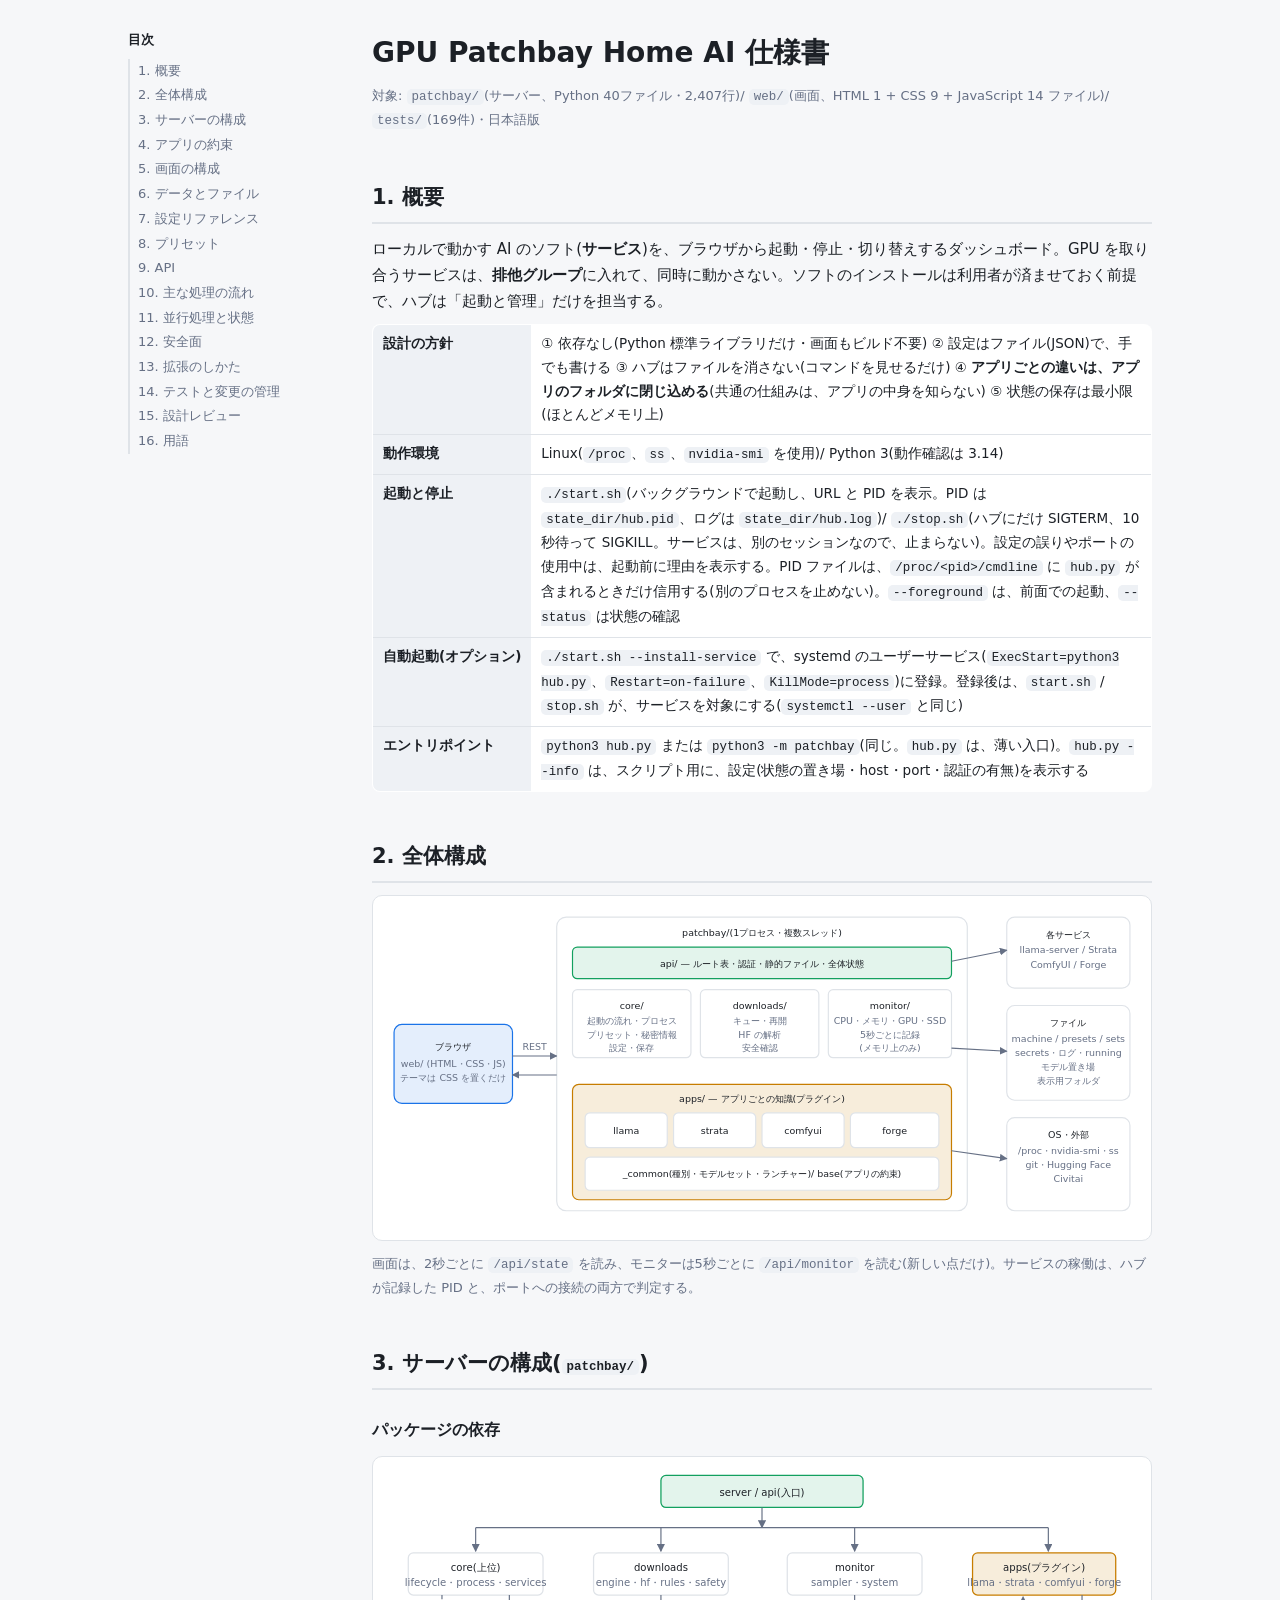
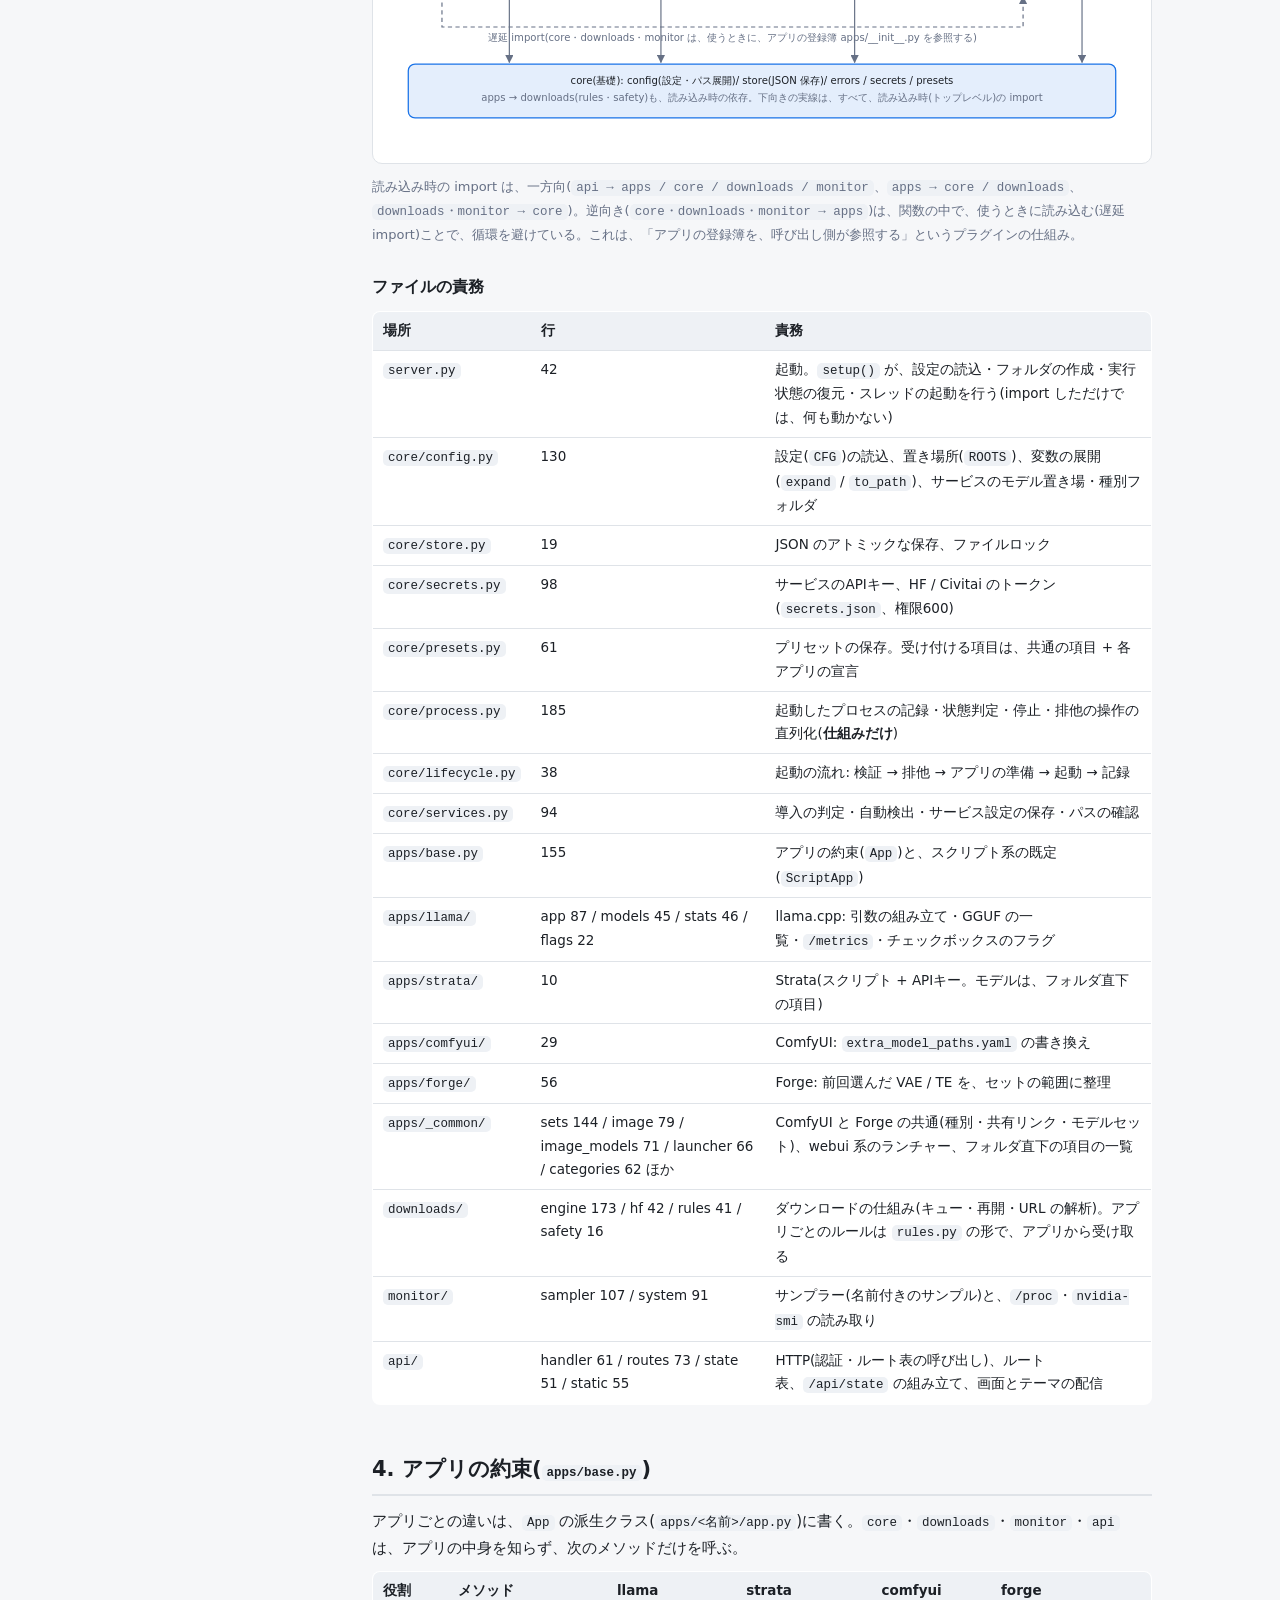
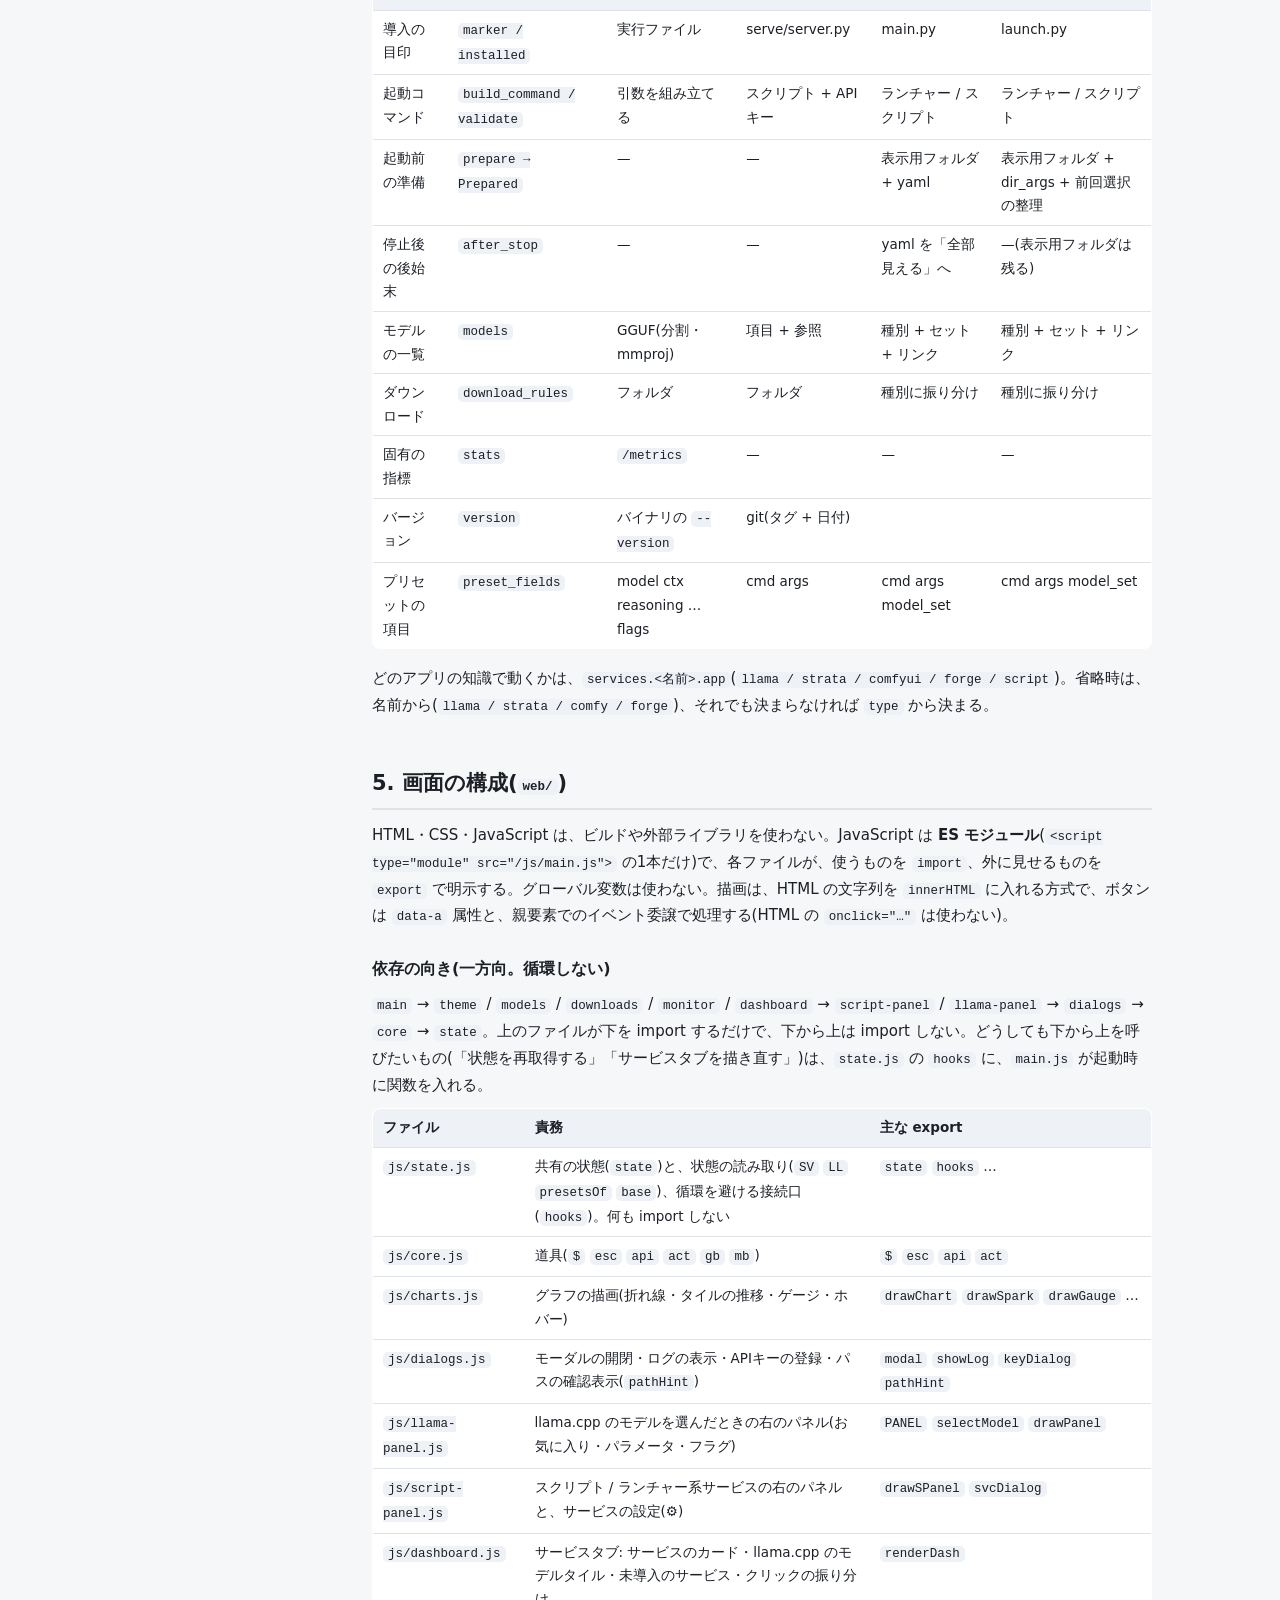
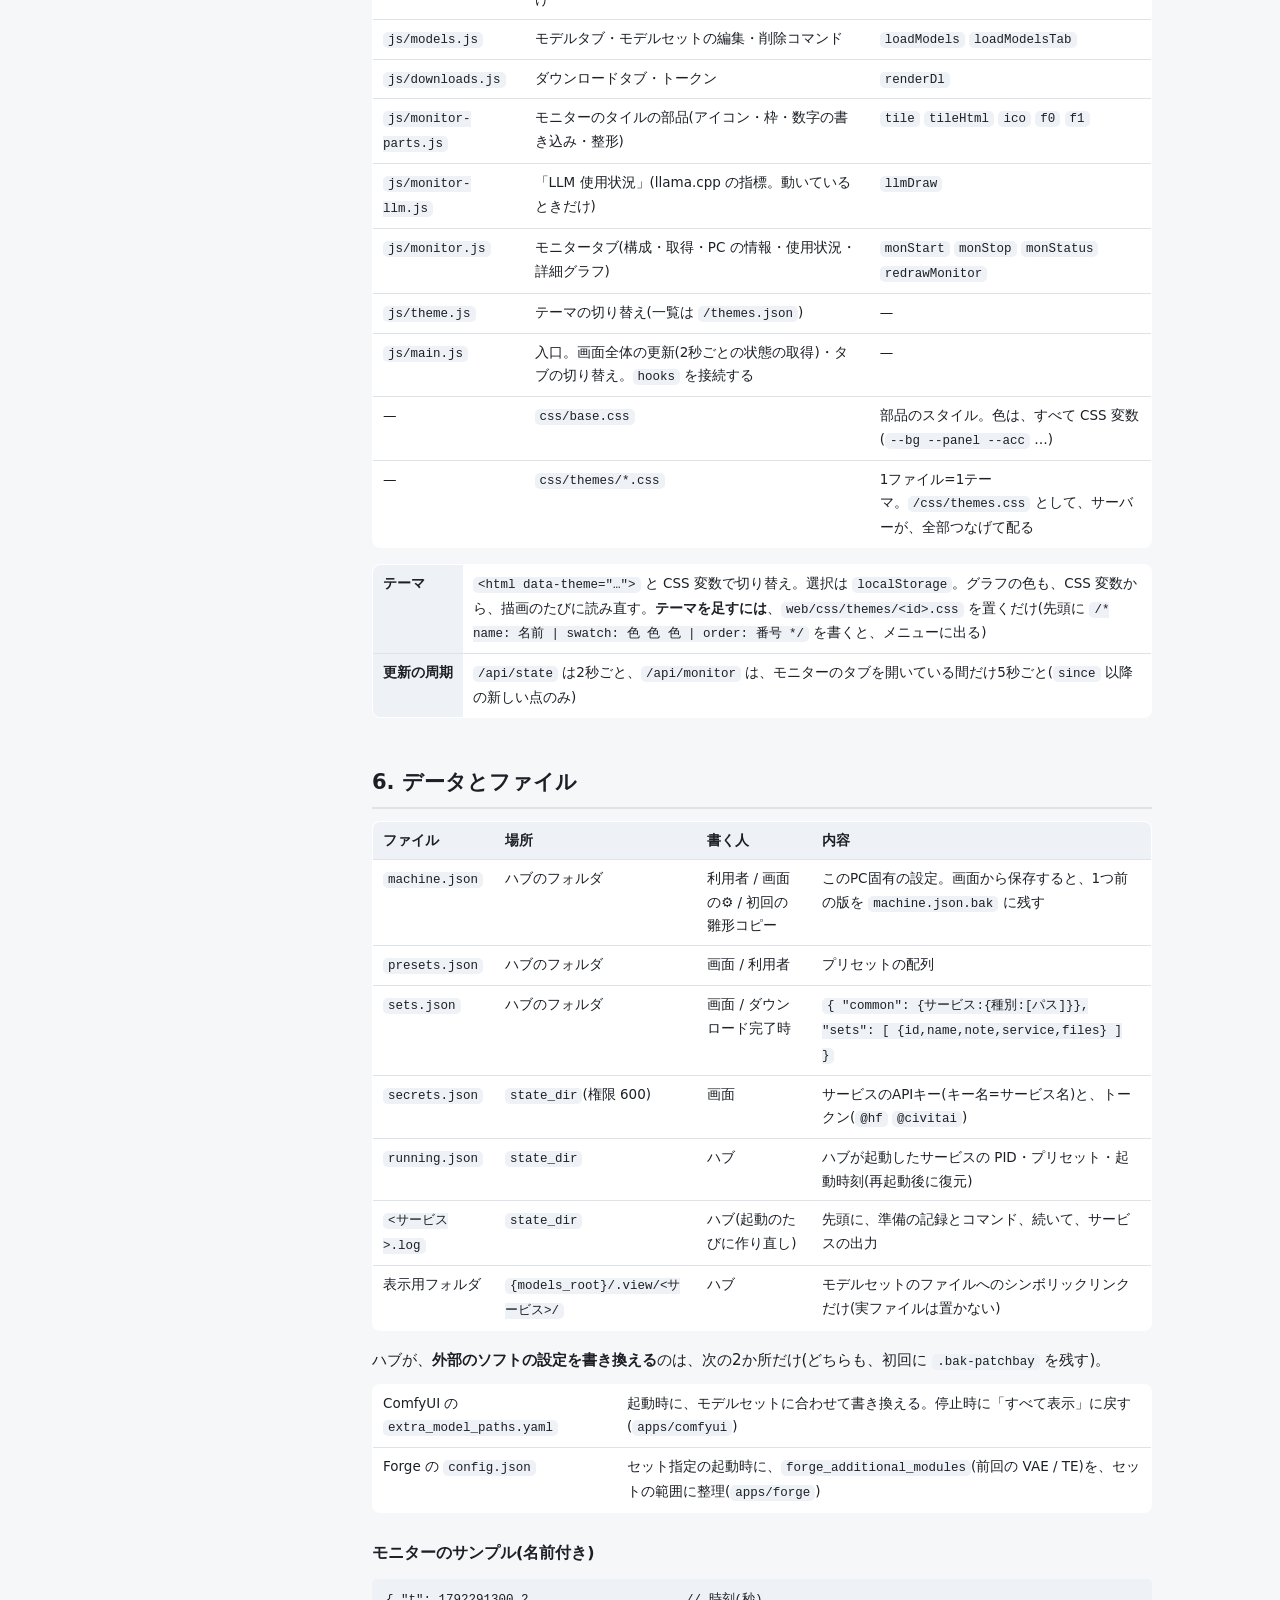
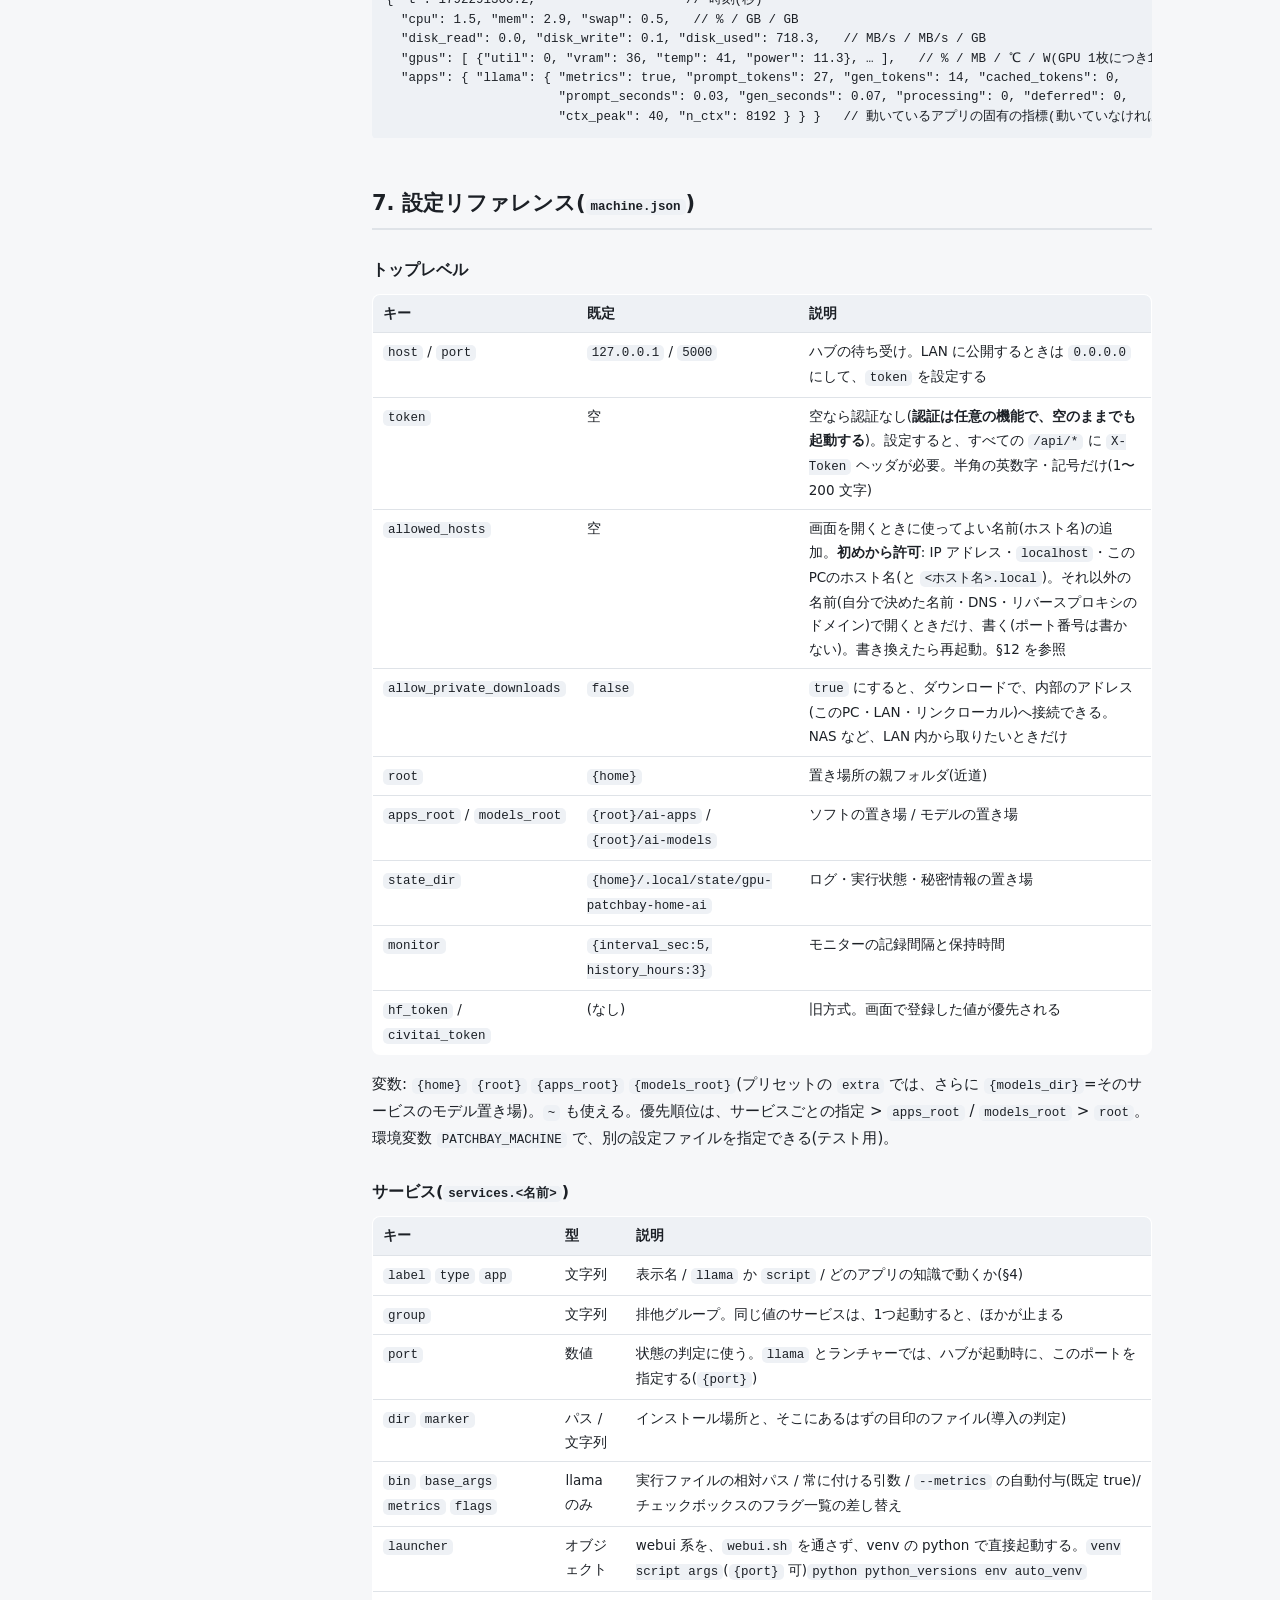
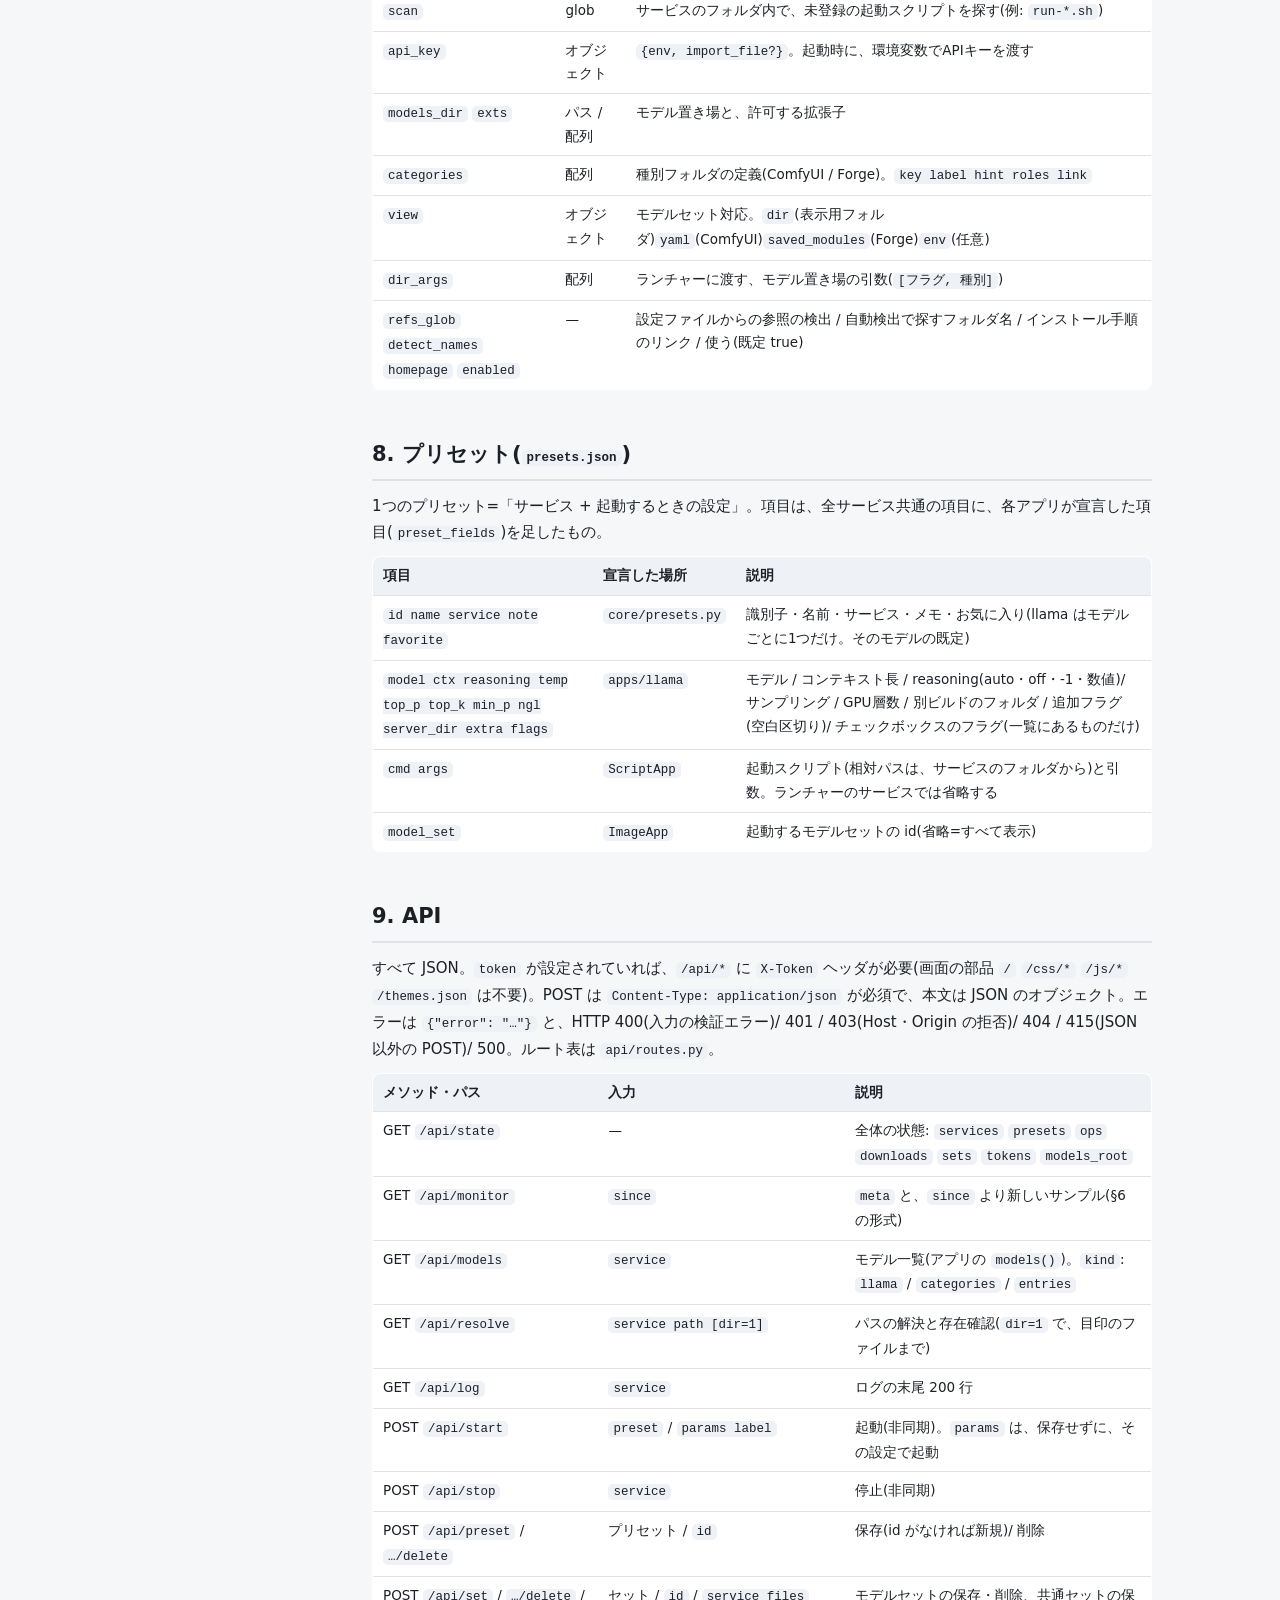
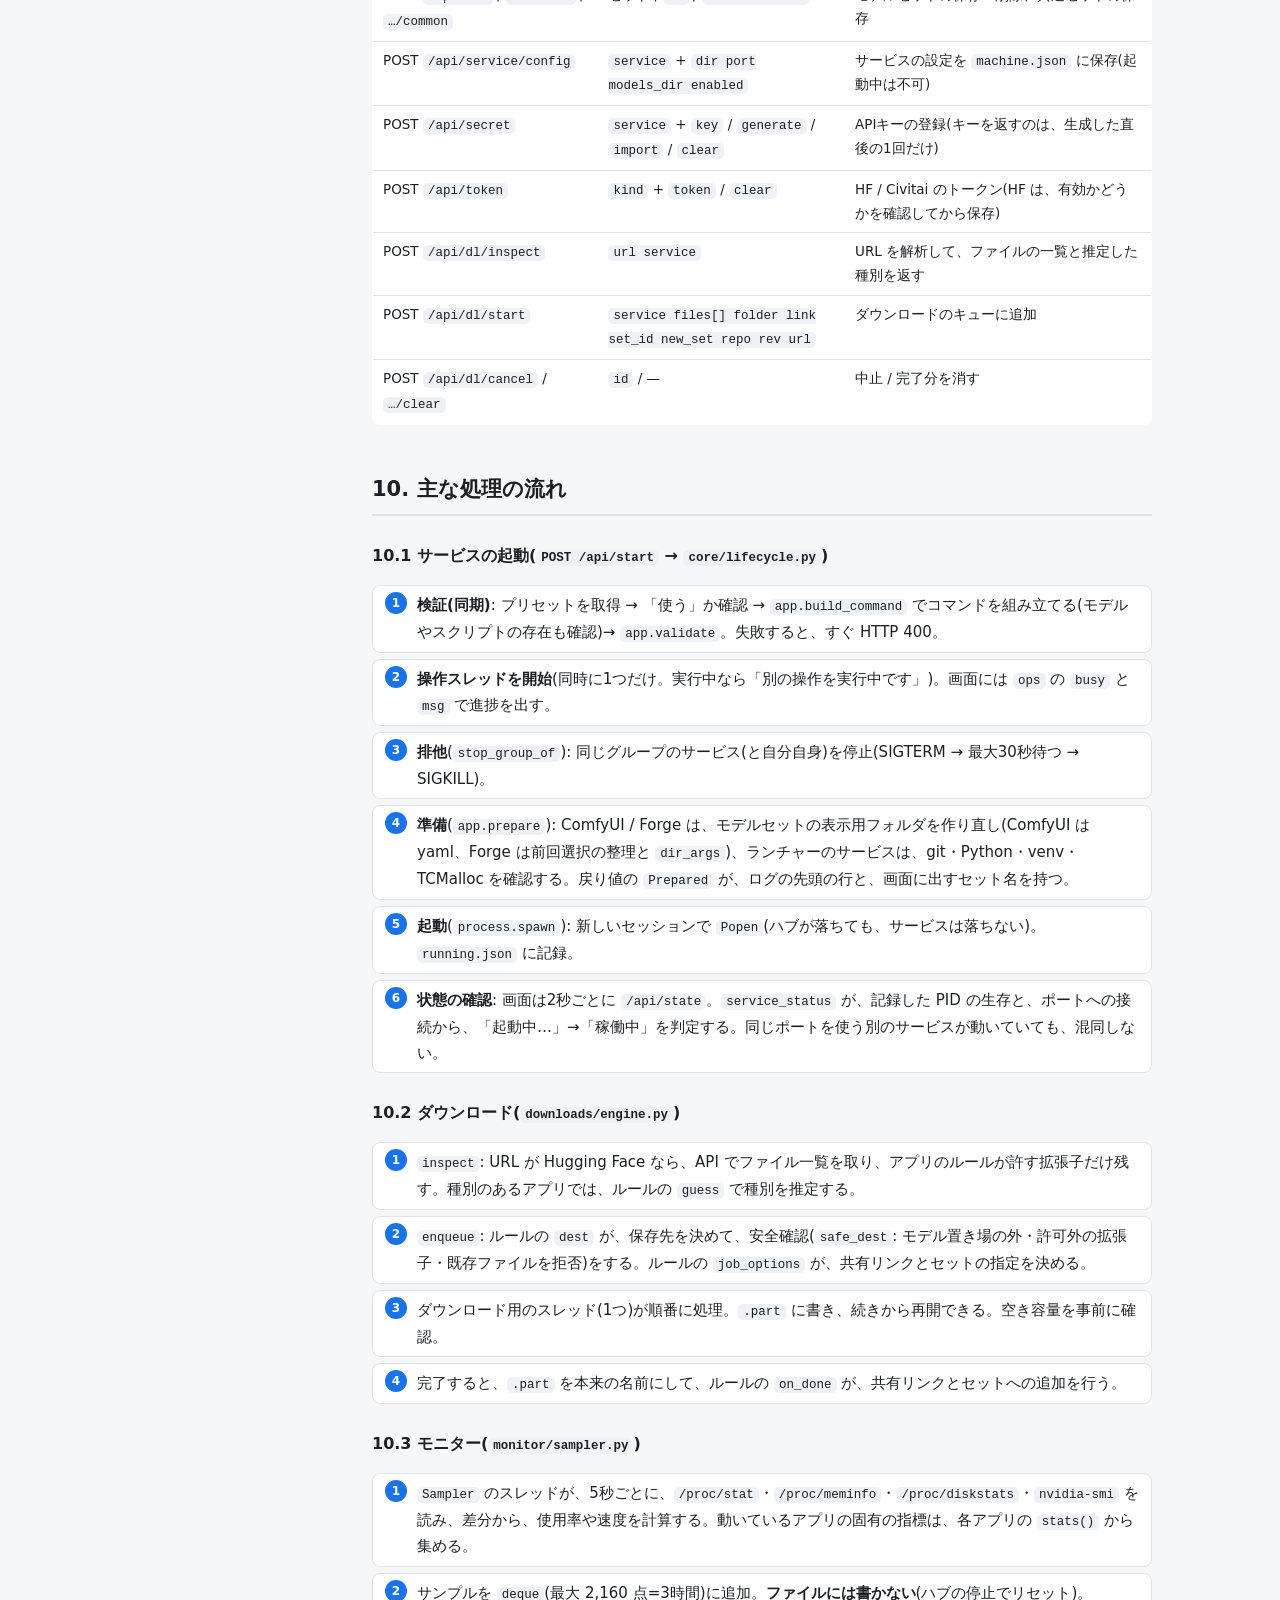
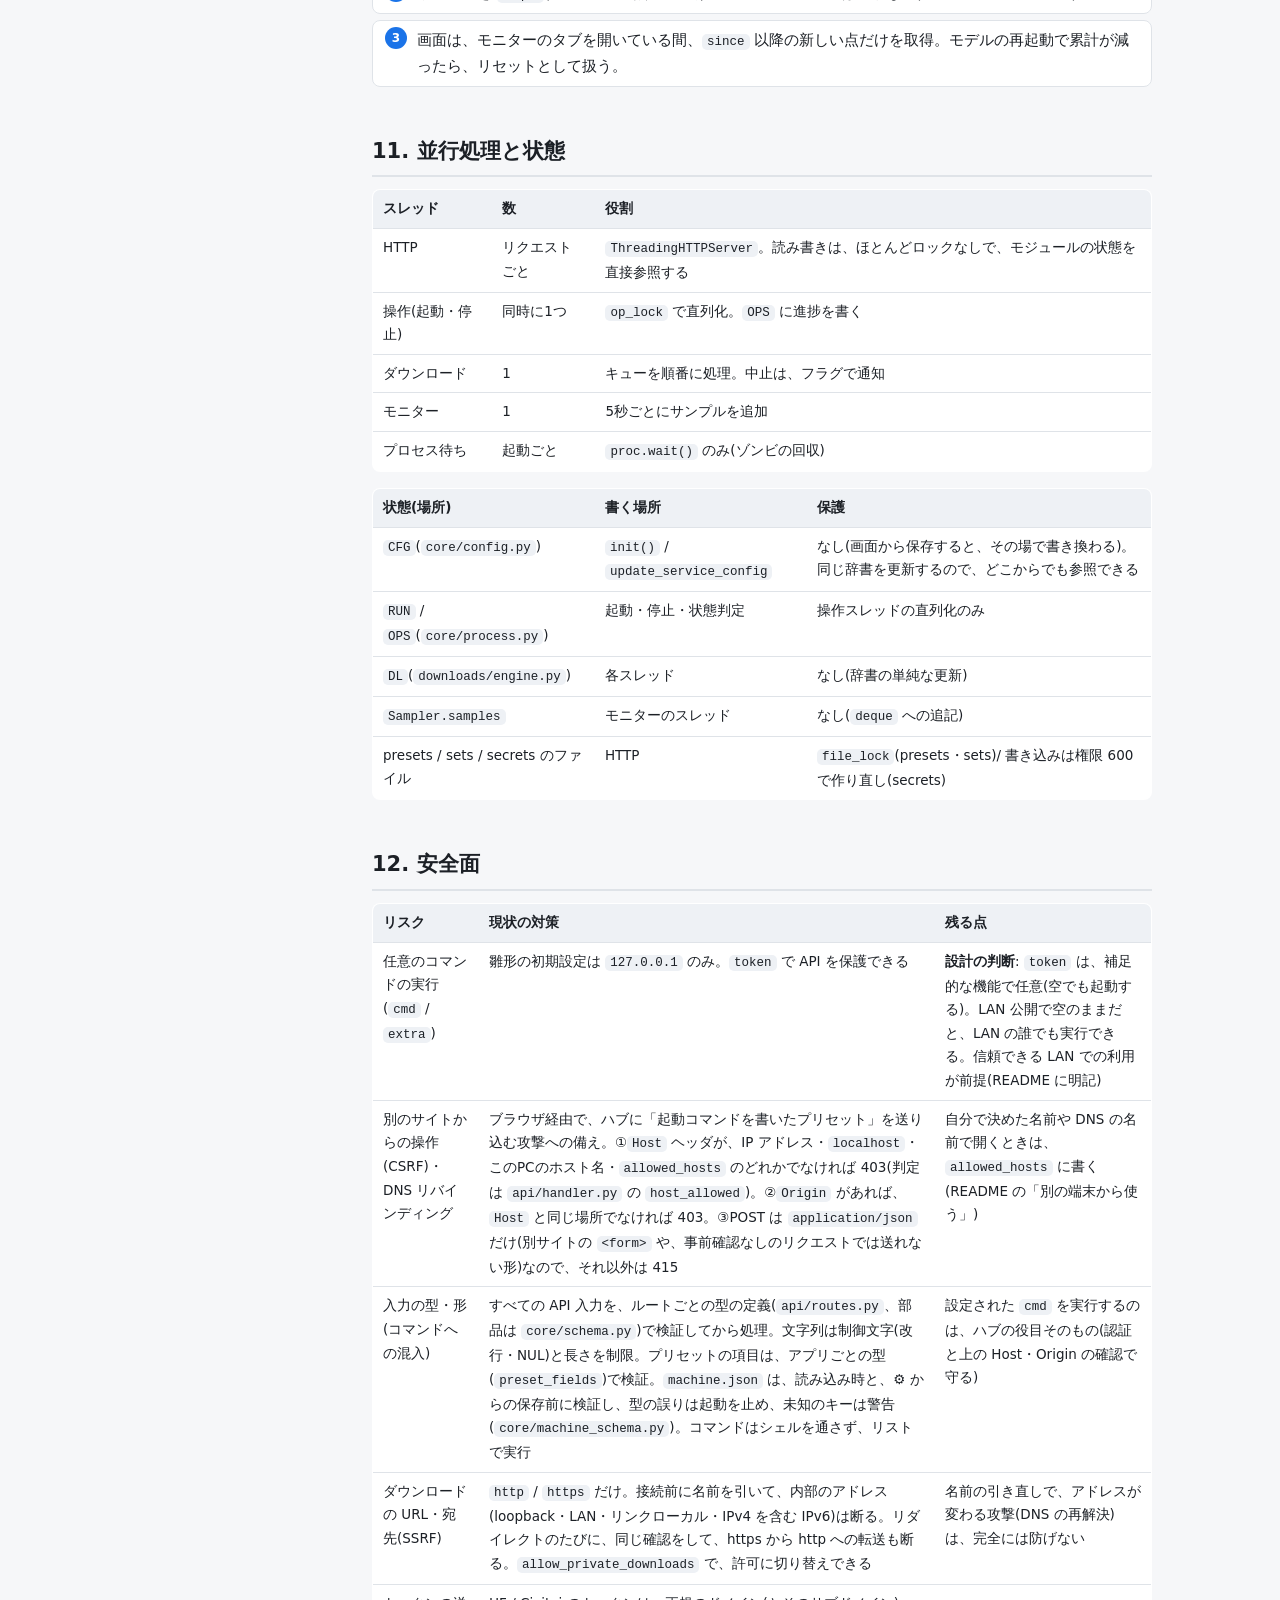
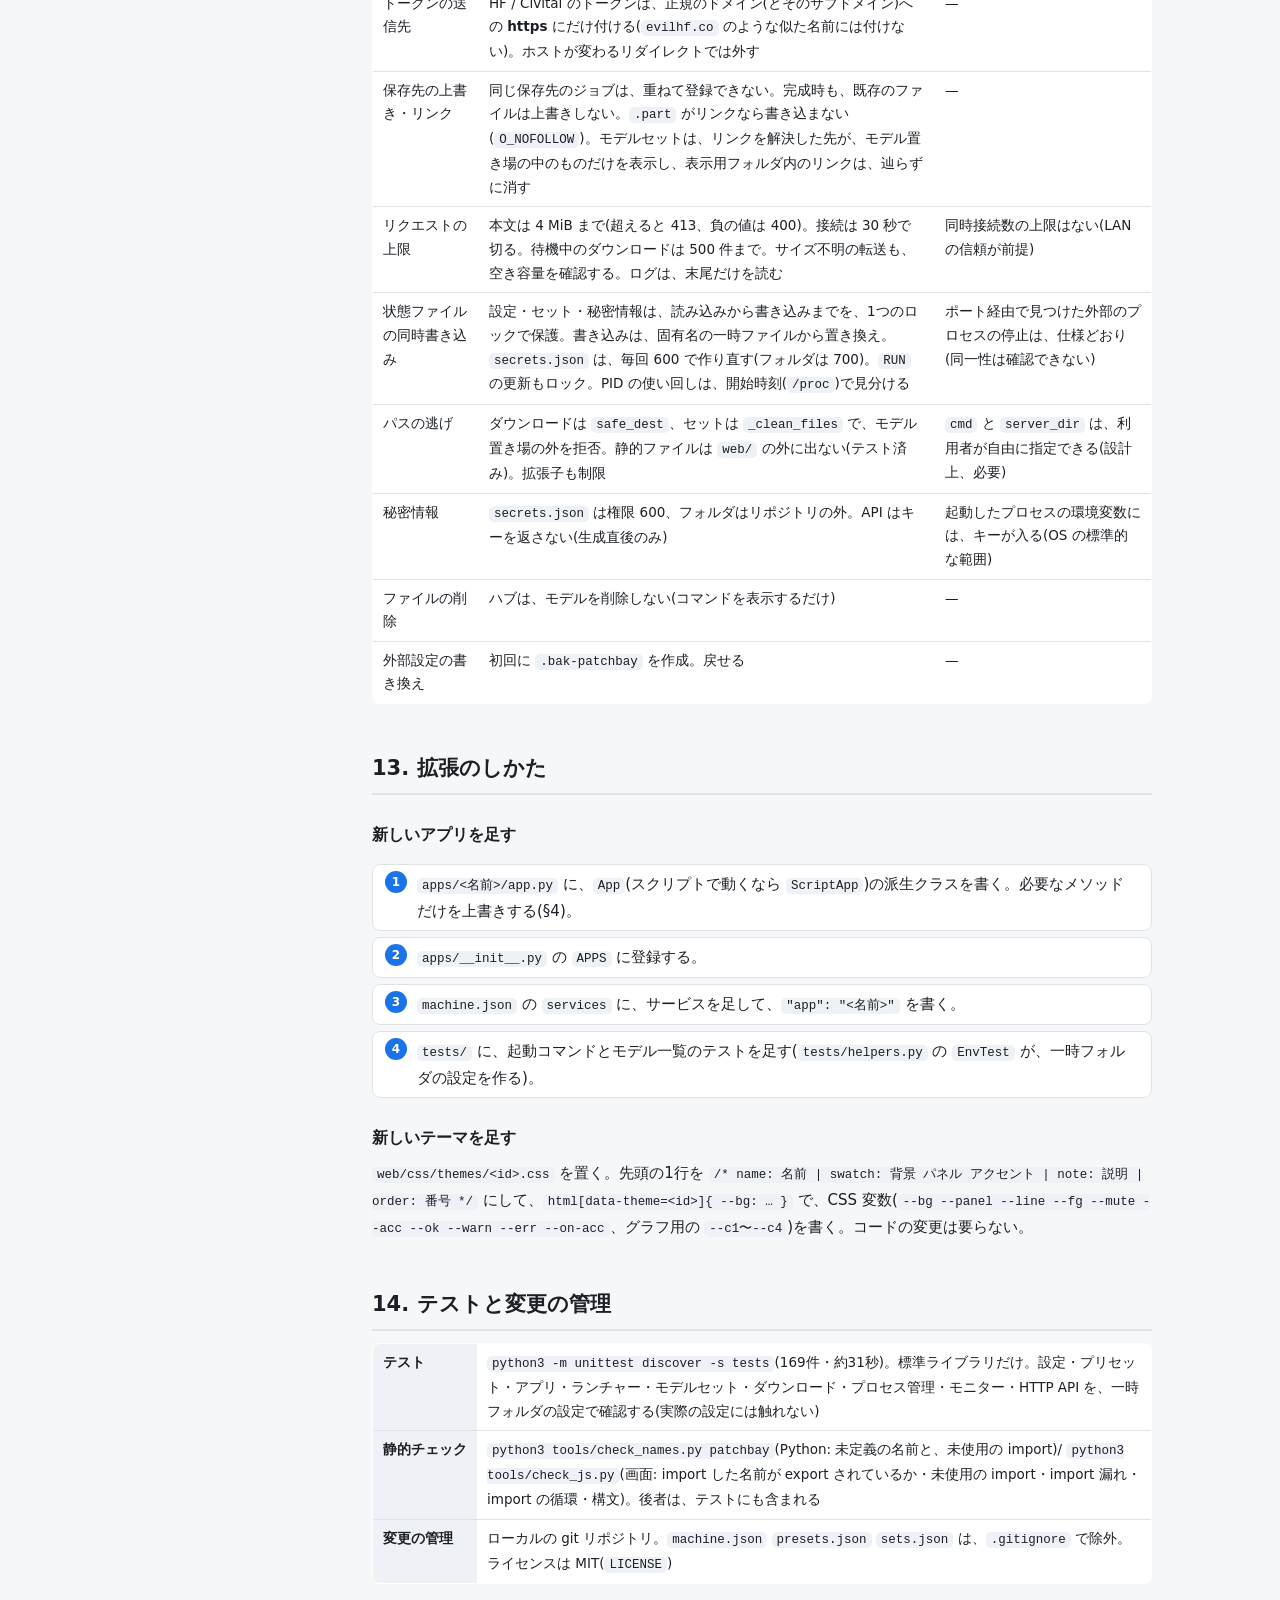
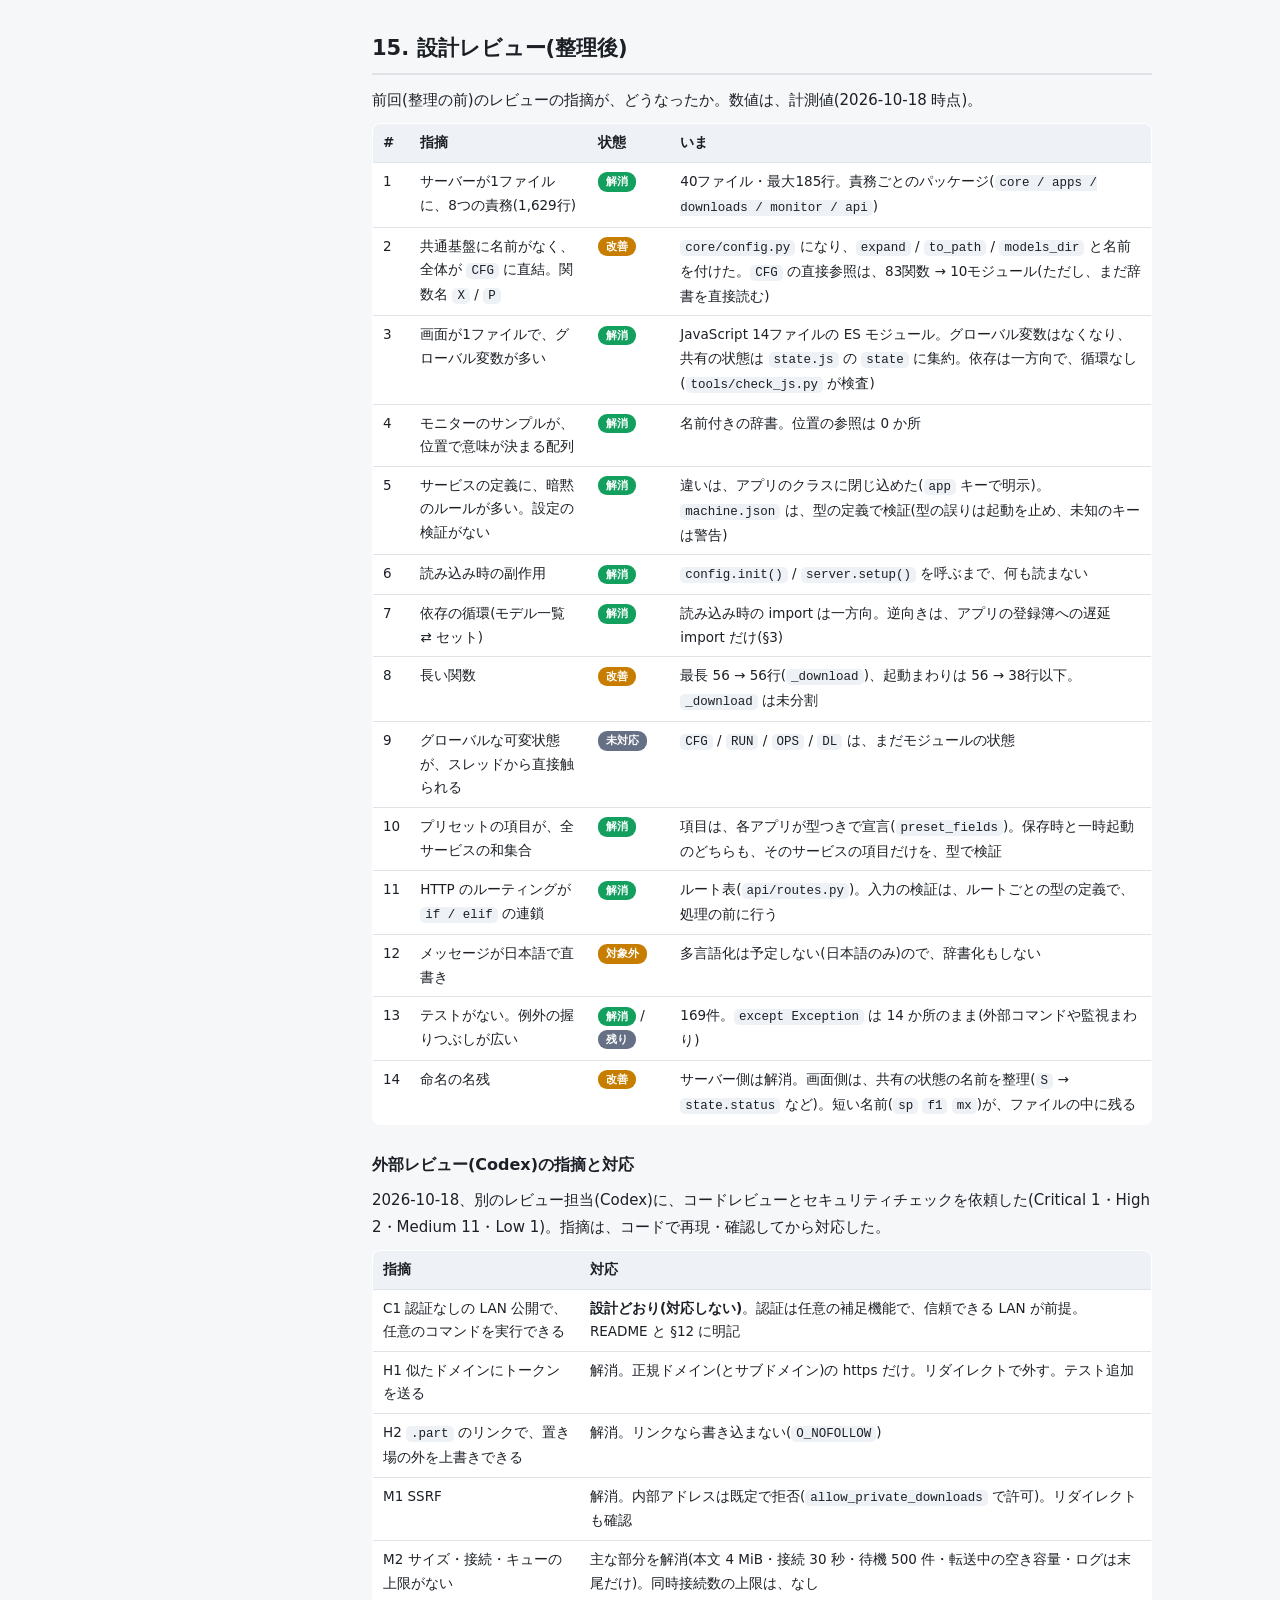
==== docs/spec.html @ 19ace1c5 "Initial commit: GPU Patchbay Home AI ローカル AI(llama.cpp / Strata / ComfyUI / Forge)を、ブラウザから起動・停止・切り替え" ====
<!doctype html>
<html lang="ja">
<head>
<meta charset="utf-8">
<meta name="viewport" content="width=device-width, initial-scale=1">
<title>GPU Patchbay Home AI 仕様書</title>
<style>
:root{--bg:#f6f7f9;--panel:#fff;--line:#dfe3e8;--fg:#1c2026;--mute:#667085;--acc:#1a73e8;--ok:#13a05f;--warn:#c77d00;--err:#d4313f;--code:#eef1f5}
@media (prefers-color-scheme: dark){:root{--bg:#14161a;--panel:#1d2026;--line:#2c313a;--fg:#e6e8eb;--mute:#8b93a1;--acc:#4f9dff;--ok:#3ecf8e;--warn:#f5a524;--err:#f0616d;--code:#262a31}}
*{box-sizing:border-box}
body{margin:0;background:var(--bg);color:var(--fg);font:15px/1.75 system-ui,"Noto Sans JP",sans-serif}
.wrap{max-width:1060px;margin:0 auto;padding:28px 18px 80px;display:grid;grid-template-columns:210px 1fr;gap:34px}
nav{position:sticky;top:20px;align-self:start;font-size:13px;line-height:1.9}
nav b{display:block;margin-bottom:6px}
nav a{display:block;color:var(--mute);text-decoration:none;padding:0 8px;border-left:2px solid var(--line)}
nav a:hover{color:var(--acc);border-color:var(--acc)}
main{min-width:0}
h1{font-size:28px;margin:0 0 4px}h2{font-size:21px;margin:46px 0 12px;padding-bottom:6px;border-bottom:2px solid var(--line)}
h3{font-size:16px;margin:26px 0 8px}
p{margin:8px 0}.sub{color:var(--mute);font-size:13px}
table{width:100%;border-collapse:collapse;margin:10px 0 16px;font-size:13.5px;background:var(--panel);border:1px solid var(--line);border-radius:8px;overflow:hidden}
th,td{padding:7px 10px;border-bottom:1px solid var(--line);text-align:left;vertical-align:top}
th{background:var(--code);font-weight:600;white-space:nowrap}
tr:last-child td{border-bottom:0}
code,pre{font-family:ui-monospace,SFMono-Regular,Menlo,monospace;font-size:12.5px;background:var(--code);border-radius:5px}
code{padding:1px 5px}pre{padding:12px 14px;overflow:auto;line-height:1.55}
.card{background:var(--panel);border:1px solid var(--line);border-radius:10px;padding:14px 18px;margin:12px 0}
.tag{display:inline-block;font-size:11px;padding:0 8px;border-radius:9px;color:#fff;vertical-align:middle;font-weight:600;white-space:nowrap}
.hi{background:var(--err)}.mid{background:var(--warn)}.lo{background:var(--mute)}.good{background:var(--ok)}
.svgbox{background:var(--panel);border:1px solid var(--line);border-radius:10px;padding:10px;margin:12px 0;overflow:auto}
svg text{fill:var(--fg);font:12px system-ui,"Noto Sans JP",sans-serif}svg .m{fill:var(--mute)}
svg .b{fill:var(--panel);stroke:var(--line);stroke-width:1.5}svg .a{fill:none;stroke:var(--mute);stroke-width:1.4;marker-end:url(#ah)}
svg .lz{fill:none;stroke:var(--mute);stroke-width:1.4;stroke-dasharray:5 4;marker-end:url(#ah)}
svg .acc{fill:color-mix(in srgb,var(--acc) 12%,var(--panel));stroke:var(--acc)}svg .okb{fill:color-mix(in srgb,var(--ok) 12%,var(--panel));stroke:var(--ok)}
svg .wb{fill:color-mix(in srgb,var(--warn) 14%,var(--panel));stroke:var(--warn)}
ol.flow{counter-reset:s;list-style:none;padding:0}ol.flow li{counter-increment:s;margin:6px 0;padding:6px 12px 6px 44px;position:relative;background:var(--panel);border:1px solid var(--line);border-radius:8px}
ol.flow li::before{content:counter(s);position:absolute;left:12px;top:6px;width:22px;height:22px;border-radius:50%;background:var(--acc);color:#fff;font-size:12px;text-align:center;line-height:22px;font-weight:700}
@media(max-width:800px){.wrap{grid-template-columns:1fr}nav{position:static}}
</style>
</head>
<body>
<div class="wrap">
<nav>
  <b>目次</b>
  <a href="#overview">1. 概要</a><a href="#arch">2. 全体構成</a><a href="#modules">3. サーバーの構成</a><a href="#apps">4. アプリの約束</a><a href="#front">5. 画面の構成</a>
  <a href="#data">6. データとファイル</a><a href="#config">7. 設定リファレンス</a><a href="#preset">8. プリセット</a><a href="#api">9. API</a>
  <a href="#flows">10. 主な処理の流れ</a><a href="#threads">11. 並行処理と状態</a><a href="#security">12. 安全面</a>
  <a href="#howto">13. 拡張のしかた</a><a href="#test">14. テストと変更の管理</a><a href="#review">15. 設計レビュー</a><a href="#glossary">16. 用語</a>
</nav>
<main>
<h1>GPU Patchbay Home AI 仕様書</h1>
<p class="sub">対象: <code>patchbay/</code>(サーバー、Python 40ファイル・2,407行)/ <code>web/</code>(画面、HTML 1 + CSS 9 + JavaScript 14 ファイル)/ <code>tests/</code>(169件)・日本語版</p>

<h2 id="overview">1. 概要</h2>
<p>ローカルで動かす AI のソフト(<b>サービス</b>)を、ブラウザから起動・停止・切り替えするダッシュボード。GPU を取り合うサービスは、<b>排他グループ</b>に入れて、同時に動かさない。ソフトのインストールは利用者が済ませておく前提で、ハブは「起動と管理」だけを担当する。</p>
<table>
<tr><th>設計の方針</th><td>① 依存なし(Python 標準ライブラリだけ・画面もビルド不要) ② 設定はファイル(JSON)で、手でも書ける ③ ハブはファイルを消さない(コマンドを見せるだけ) ④ <b>アプリごとの違いは、アプリのフォルダに閉じ込める</b>(共通の仕組みは、アプリの中身を知らない) ⑤ 状態の保存は最小限(ほとんどメモリ上)</td></tr>
<tr><th>動作環境</th><td>Linux(<code>/proc</code>、<code>ss</code>、<code>nvidia-smi</code> を使用)/ Python 3(動作確認は 3.14)</td></tr>
<tr><th>起動と停止</th><td><code>./start.sh</code>(バックグラウンドで起動し、URL と PID を表示。PID は <code>state_dir/hub.pid</code>、ログは <code>state_dir/hub.log</code>)/ <code>./stop.sh</code>(ハブにだけ SIGTERM、10 秒待って SIGKILL。サービスは、別のセッションなので、止まらない)。設定の誤りやポートの使用中は、起動前に理由を表示する。PID ファイルは、<code>/proc/&lt;pid&gt;/cmdline</code> に <code>hub.py</code> が含まれるときだけ信用する(別のプロセスを止めない)。<code>--foreground</code> は、前面での起動、<code>--status</code> は状態の確認</td></tr>
<tr><th>自動起動(オプション)</th><td><code>./start.sh --install-service</code> で、systemd のユーザーサービス(<code>ExecStart=python3 hub.py</code>、<code>Restart=on-failure</code>、<code>KillMode=process</code>)に登録。登録後は、<code>start.sh</code> / <code>stop.sh</code> が、サービスを対象にする(<code>systemctl --user</code> と同じ)</td></tr>
<tr><th>エントリポイント</th><td><code>python3 hub.py</code> または <code>python3 -m patchbay</code>(同じ。<code>hub.py</code> は、薄い入口)。<code>hub.py --info</code> は、スクリプト用に、設定(状態の置き場・host・port・認証の有無)を表示する</td></tr>
</table>

<h2 id="arch">2. 全体構成</h2>
<div class="svgbox">
<svg viewBox="0 0 960 400" width="100%" role="img" aria-label="全体構成図">
<defs><marker id="ah" viewBox="0 0 10 10" refX="9" refY="5" markerWidth="7" markerHeight="7" orient="auto-start-reverse"><path d="M0 0L10 5L0 10z" style="fill:var(--mute)"/></marker></defs>
<rect class="b acc" x="14" y="150" width="150" height="100" rx="10"/><text x="89" y="182" text-anchor="middle" font-weight="700">ブラウザ</text><text class="m" x="89" y="204" text-anchor="middle">web/ (HTML・CSS・JS)</text><text class="m" x="89" y="222" text-anchor="middle">テーマは CSS を置くだけ</text>
<rect class="b" x="220" y="14" width="520" height="372" rx="12"/><text x="480" y="38" text-anchor="middle" font-weight="700">patchbay/(1プロセス・複数スレッド)</text>
<rect class="b okb" x="240" y="52" width="480" height="40" rx="6"/><text x="480" y="77" text-anchor="middle">api/ — ルート表・認証・静的ファイル・全体状態</text>
<rect class="b" x="240" y="106" width="150" height="86" rx="6"/><text x="315" y="130" text-anchor="middle" font-weight="700">core/</text><text class="m" x="315" y="150" text-anchor="middle">起動の流れ・プロセス</text><text class="m" x="315" y="167" text-anchor="middle">プリセット・秘密情報</text><text class="m" x="315" y="184" text-anchor="middle">設定・保存</text>
<rect class="b" x="402" y="106" width="150" height="86" rx="6"/><text x="477" y="130" text-anchor="middle" font-weight="700">downloads/</text><text class="m" x="477" y="150" text-anchor="middle">キュー・再開</text><text class="m" x="477" y="167" text-anchor="middle">HF の解析</text><text class="m" x="477" y="184" text-anchor="middle">安全確認</text>
<rect class="b" x="564" y="106" width="156" height="86" rx="6"/><text x="642" y="130" text-anchor="middle" font-weight="700">monitor/</text><text class="m" x="642" y="150" text-anchor="middle">CPU・メモリ・GPU・SSD</text><text class="m" x="642" y="167" text-anchor="middle">5秒ごとに記録</text><text class="m" x="642" y="184" text-anchor="middle">(メモリ上のみ)</text>
<rect class="b wb" x="240" y="226" width="480" height="146" rx="8"/><text x="480" y="248" text-anchor="middle" font-weight="700">apps/ — アプリごとの知識(プラグイン)</text>
<rect class="b" x="256" y="262" width="104" height="44" rx="6"/><text x="308" y="289" text-anchor="middle">llama</text>
<rect class="b" x="368" y="262" width="104" height="44" rx="6"/><text x="420" y="289" text-anchor="middle">strata</text>
<rect class="b" x="480" y="262" width="104" height="44" rx="6"/><text x="532" y="289" text-anchor="middle">comfyui</text>
<rect class="b" x="592" y="262" width="112" height="44" rx="6"/><text x="648" y="289" text-anchor="middle">forge</text>
<rect class="b" x="256" y="318" width="448" height="42" rx="6"/><text x="480" y="343" text-anchor="middle">_common(種別・モデルセット・ランチャー)/ base(アプリの約束)</text>
<rect class="b" x="790" y="14" width="156" height="90" rx="10"/><text x="868" y="40" text-anchor="middle" font-weight="700">各サービス</text><text class="m" x="868" y="60" text-anchor="middle">llama-server / Strata</text><text class="m" x="868" y="78" text-anchor="middle">ComfyUI / Forge</text>
<rect class="b" x="790" y="126" width="156" height="120" rx="10"/><text x="868" y="152" text-anchor="middle" font-weight="700">ファイル</text><text class="m" x="868" y="172" text-anchor="middle">machine / presets / sets</text><text class="m" x="868" y="190" text-anchor="middle">secrets・ログ・running</text><text class="m" x="868" y="208" text-anchor="middle">モデル置き場</text><text class="m" x="868" y="226" text-anchor="middle">表示用フォルダ</text>
<rect class="b" x="790" y="268" width="156" height="118" rx="10"/><text x="868" y="294" text-anchor="middle" font-weight="700">OS・外部</text><text class="m" x="868" y="314" text-anchor="middle">/proc・nvidia-smi・ss</text><text class="m" x="868" y="332" text-anchor="middle">git・Hugging Face</text><text class="m" x="868" y="350" text-anchor="middle">Civitai</text>
<path class="a" d="M164 190 L220 190"/><path class="a" d="M220 214 L164 214"/><text class="m" x="192" y="182" text-anchor="middle">REST</text>
<path class="a" d="M720 70 L790 56"/><path class="a" d="M720 180 L790 184"/><path class="a" d="M720 310 L790 320"/>
</svg>
</div>
<p class="sub">画面は、2秒ごとに <code>/api/state</code> を読み、モニターは5秒ごとに <code>/api/monitor</code> を読む(新しい点だけ)。サービスの稼働は、ハブが記録した PID と、ポートへの接続の両方で判定する。</p>

<h2 id="modules">3. サーバーの構成(<code>patchbay/</code>)</h2>
<h3>パッケージの依存</h3>
<div class="svgbox">
<svg viewBox="0 0 900 330" width="100%" role="img" aria-label="パッケージの依存図">
<rect class="b okb" x="330" y="10" width="240" height="38" rx="6"/><text x="450" y="34" text-anchor="middle" font-weight="700">server / api(入口)</text>
<path class="a" d="M450 48 V72"/><path d="M110 72 H790" class="a" style="marker-end:none"/>
<path class="a" d="M110 72 V100"/><path class="a" d="M330 72 V100"/><path class="a" d="M560 72 V100"/><path class="a" d="M790 72 V100"/>
<rect class="b" x="30" y="102" width="160" height="50" rx="6"/><text x="110" y="124" text-anchor="middle" font-weight="700">core(上位)</text><text class="m" x="110" y="141" text-anchor="middle">lifecycle・process・services</text>
<rect class="b" x="250" y="102" width="160" height="50" rx="6"/><text x="330" y="124" text-anchor="middle" font-weight="700">downloads</text><text class="m" x="330" y="141" text-anchor="middle">engine・hf・rules・safety</text>
<rect class="b" x="480" y="102" width="160" height="50" rx="6"/><text x="560" y="124" text-anchor="middle" font-weight="700">monitor</text><text class="m" x="560" y="141" text-anchor="middle">sampler・system</text>
<rect class="b wb" x="700" y="102" width="170" height="50" rx="6"/><text x="785" y="124" text-anchor="middle" font-weight="700">apps(プラグイン)</text><text class="m" x="785" y="141" text-anchor="middle">llama・strata・comfyui・forge</text>
<path class="lz" d="M70 152 V190 H760 V154"/><text class="m" x="415" y="207" text-anchor="middle">遅延 import(core・downloads・monitor は、使うときに、アプリの登録簿 apps/__init__.py を参照する)</text>
<path class="a" d="M830 152 V232"/><path class="a" d="M330 152 V232"/><path class="a" d="M560 152 V232"/><path class="a" d="M150 152 V232"/>
<rect class="b acc" x="30" y="234" width="840" height="64" rx="8"/><text x="450" y="258" text-anchor="middle" font-weight="700">core(基礎): config(設定・パス展開)/ store(JSON 保存)/ errors / secrets / presets</text><text class="m" x="450" y="278" text-anchor="middle">apps → downloads(rules・safety)も、読み込み時の依存。下向きの実線は、すべて、読み込み時(トップレベル)の import</text>
</svg>
</div>
<p class="sub">読み込み時の import は、一方向(<code>api → apps / core / downloads / monitor</code>、<code>apps → core / downloads</code>、<code>downloads・monitor → core</code>)。逆向き(<code>core・downloads・monitor → apps</code>)は、関数の中で、使うときに読み込む(遅延 import)ことで、循環を避けている。これは、「アプリの登録簿を、呼び出し側が参照する」というプラグインの仕組み。</p>

<h3>ファイルの責務</h3>
<table>
<tr><th>場所</th><th>行</th><th>責務</th></tr>
<tr><td><code>server.py</code></td><td>42</td><td>起動。<code>setup()</code> が、設定の読込・フォルダの作成・実行状態の復元・スレッドの起動を行う(import しただけでは、何も動かない)</td></tr>
<tr><td><code>core/config.py</code></td><td>130</td><td>設定(<code>CFG</code>)の読込、置き場所(<code>ROOTS</code>)、変数の展開(<code>expand</code> / <code>to_path</code>)、サービスのモデル置き場・種別フォルダ</td></tr>
<tr><td><code>core/store.py</code></td><td>19</td><td>JSON のアトミックな保存、ファイルロック</td></tr>
<tr><td><code>core/secrets.py</code></td><td>98</td><td>サービスのAPIキー、HF / Civitai のトークン(<code>secrets.json</code>、権限600)</td></tr>
<tr><td><code>core/presets.py</code></td><td>61</td><td>プリセットの保存。受け付ける項目は、共通の項目 + 各アプリの宣言</td></tr>
<tr><td><code>core/process.py</code></td><td>185</td><td>起動したプロセスの記録・状態判定・停止・排他の操作の直列化(<b>仕組みだけ</b>)</td></tr>
<tr><td><code>core/lifecycle.py</code></td><td>38</td><td>起動の流れ: 検証 → 排他 → アプリの準備 → 起動 → 記録</td></tr>
<tr><td><code>core/services.py</code></td><td>94</td><td>導入の判定・自動検出・サービス設定の保存・パスの確認</td></tr>
<tr><td><code>apps/base.py</code></td><td>155</td><td>アプリの約束(<code>App</code>)と、スクリプト系の既定(<code>ScriptApp</code>)</td></tr>
<tr><td><code>apps/llama/</code></td><td>app 87 / models 45 / stats 46 / flags 22</td><td>llama.cpp: 引数の組み立て・GGUF の一覧・<code>/metrics</code>・チェックボックスのフラグ</td></tr>
<tr><td><code>apps/strata/</code></td><td>10</td><td>Strata(スクリプト + APIキー。モデルは、フォルダ直下の項目)</td></tr>
<tr><td><code>apps/comfyui/</code></td><td>29</td><td>ComfyUI: <code>extra_model_paths.yaml</code> の書き換え</td></tr>
<tr><td><code>apps/forge/</code></td><td>56</td><td>Forge: 前回選んだ VAE / TE を、セットの範囲に整理</td></tr>
<tr><td><code>apps/_common/</code></td><td>sets 144 / image 79 / image_models 71 / launcher 66 / categories 62 ほか</td><td>ComfyUI と Forge の共通(種別・共有リンク・モデルセット)、webui 系のランチャー、フォルダ直下の項目の一覧</td></tr>
<tr><td><code>downloads/</code></td><td>engine 173 / hf 42 / rules 41 / safety 16</td><td>ダウンロードの仕組み(キュー・再開・URL の解析)。アプリごとのルールは <code>rules.py</code> の形で、アプリから受け取る</td></tr>
<tr><td><code>monitor/</code></td><td>sampler 107 / system 91</td><td>サンプラー(名前付きのサンプル)と、<code>/proc</code>・<code>nvidia-smi</code> の読み取り</td></tr>
<tr><td><code>api/</code></td><td>handler 61 / routes 73 / state 51 / static 55</td><td>HTTP(認証・ルート表の呼び出し)、ルート表、<code>/api/state</code> の組み立て、画面とテーマの配信</td></tr>
</table>

<h2 id="apps">4. アプリの約束(<code>apps/base.py</code>)</h2>
<p>アプリごとの違いは、<code>App</code> の派生クラス(<code>apps/&lt;名前&gt;/app.py</code>)に書く。<code>core</code>・<code>downloads</code>・<code>monitor</code>・<code>api</code> は、アプリの中身を知らず、次のメソッドだけを呼ぶ。</p>
<table>
<tr><th>役割</th><th>メソッド</th><th>llama</th><th>strata</th><th>comfyui</th><th>forge</th></tr>
<tr><td>導入の目印</td><td><code>marker / installed</code></td><td>実行ファイル</td><td>serve/server.py</td><td>main.py</td><td>launch.py</td></tr>
<tr><td>起動コマンド</td><td><code>build_command / validate</code></td><td>引数を組み立てる</td><td>スクリプト + APIキー</td><td>ランチャー / スクリプト</td><td>ランチャー / スクリプト</td></tr>
<tr><td>起動前の準備</td><td><code>prepare → Prepared</code></td><td>—</td><td>—</td><td>表示用フォルダ + yaml</td><td>表示用フォルダ + dir_args + 前回選択の整理</td></tr>
<tr><td>停止後の後始末</td><td><code>after_stop</code></td><td>—</td><td>—</td><td>yaml を「全部見える」へ</td><td>—(表示用フォルダは残る)</td></tr>
<tr><td>モデルの一覧</td><td><code>models</code></td><td>GGUF(分割・mmproj)</td><td>項目 + 参照</td><td>種別 + セット + リンク</td><td>種別 + セット + リンク</td></tr>
<tr><td>ダウンロード</td><td><code>download_rules</code></td><td>フォルダ</td><td>フォルダ</td><td>種別に振り分け</td><td>種別に振り分け</td></tr>
<tr><td>固有の指標</td><td><code>stats</code></td><td><code>/metrics</code></td><td>—</td><td>—</td><td>—</td></tr>
<tr><td>バージョン</td><td><code>version</code></td><td>バイナリの <code>--version</code></td><td colspan="3">git(タグ + 日付)</td></tr>
<tr><td>プリセットの項目</td><td><code>preset_fields</code></td><td>model ctx reasoning … flags</td><td>cmd args</td><td>cmd args model_set</td><td>cmd args model_set</td></tr>
</table>
<p>どのアプリの知識で動くかは、<code>services.&lt;名前&gt;.app</code>(<code>llama / strata / comfyui / forge / script</code>)。省略時は、名前から(<code>llama / strata / comfy / forge</code>)、それでも決まらなければ <code>type</code> から決まる。</p>

<h2 id="front">5. 画面の構成(<code>web/</code>)</h2>
<p>HTML・CSS・JavaScript は、ビルドや外部ライブラリを使わない。JavaScript は <b>ES モジュール</b>(<code>&lt;script type="module" src="/js/main.js"&gt;</code> の1本だけ)で、各ファイルが、使うものを <code>import</code>、外に見せるものを <code>export</code> で明示する。グローバル変数は使わない。描画は、HTML の文字列を <code>innerHTML</code> に入れる方式で、ボタンは <code>data-a</code> 属性と、親要素でのイベント委譲で処理する(HTML の <code>onclick="…"</code> は使わない)。</p>
<h3>依存の向き(一方向。循環しない)</h3>
<p><code>main</code> → <code>theme</code> / <code>models</code> / <code>downloads</code> / <code>monitor</code> / <code>dashboard</code> → <code>script-panel</code> / <code>llama-panel</code> → <code>dialogs</code> → <code>core</code> → <code>state</code>。上のファイルが下を import するだけで、下から上は import しない。どうしても下から上を呼びたいもの(「状態を再取得する」「サービスタブを描き直す」)は、<code>state.js</code> の <code>hooks</code> に、<code>main.js</code> が起動時に関数を入れる。</p>
<table>
<tr><th>ファイル</th><th>責務</th><th>主な export</th></tr>
<tr><td><code>js/state.js</code></td><td>共有の状態(<code>state</code>)と、状態の読み取り(<code>SV</code> <code>LL</code> <code>presetsOf</code> <code>base</code>)、循環を避ける接続口(<code>hooks</code>)。何も import しない</td><td><code>state</code> <code>hooks</code> …</td></tr>
<tr><td><code>js/core.js</code></td><td>道具(<code>$</code> <code>esc</code> <code>api</code> <code>act</code> <code>gb</code> <code>mb</code>)</td><td><code>$</code> <code>esc</code> <code>api</code> <code>act</code></td></tr>
<tr><td><code>js/charts.js</code></td><td>グラフの描画(折れ線・タイルの推移・ゲージ・ホバー)</td><td><code>drawChart</code> <code>drawSpark</code> <code>drawGauge</code> …</td></tr>
<tr><td><code>js/dialogs.js</code></td><td>モーダルの開閉・ログの表示・APIキーの登録・パスの確認表示(<code>pathHint</code>)</td><td><code>modal</code> <code>showLog</code> <code>keyDialog</code> <code>pathHint</code></td></tr>
<tr><td><code>js/llama-panel.js</code></td><td>llama.cpp のモデルを選んだときの右のパネル(お気に入り・パラメータ・フラグ)</td><td><code>PANEL</code> <code>selectModel</code> <code>drawPanel</code></td></tr>
<tr><td><code>js/script-panel.js</code></td><td>スクリプト / ランチャー系サービスの右のパネルと、サービスの設定(⚙)</td><td><code>drawSPanel</code> <code>svcDialog</code></td></tr>
<tr><td><code>js/dashboard.js</code></td><td>サービスタブ: サービスのカード・llama.cpp のモデルタイル・未導入のサービス・クリックの振り分け</td><td><code>renderDash</code></td></tr>
<tr><td><code>js/models.js</code></td><td>モデルタブ・モデルセットの編集・削除コマンド</td><td><code>loadModels</code> <code>loadModelsTab</code></td></tr>
<tr><td><code>js/downloads.js</code></td><td>ダウンロードタブ・トークン</td><td><code>renderDl</code></td></tr>
<tr><td><code>js/monitor-parts.js</code></td><td>モニターのタイルの部品(アイコン・枠・数字の書き込み・整形)</td><td><code>tile</code> <code>tileHtml</code> <code>ico</code> <code>f0</code> <code>f1</code></td></tr>
<tr><td><code>js/monitor-llm.js</code></td><td>「LLM 使用状況」(llama.cpp の指標。動いているときだけ)</td><td><code>llmDraw</code></td></tr>
<tr><td><code>js/monitor.js</code></td><td>モニタータブ(構成・取得・PC の情報・使用状況・詳細グラフ)</td><td><code>monStart</code> <code>monStop</code> <code>monStatus</code> <code>redrawMonitor</code></td></tr>
<tr><td><code>js/theme.js</code></td><td>テーマの切り替え(一覧は <code>/themes.json</code>)</td><td>—</td></tr>
<tr><td><code>js/main.js</code></td><td>入口。画面全体の更新(2秒ごとの状態の取得)・タブの切り替え。<code>hooks</code> を接続する</td><td>—</td></tr>
<tr><td>—</td><td><code>css/base.css</code></td><td>部品のスタイル。色は、すべて CSS 変数(<code>--bg --panel --acc</code> …)</td></tr>
<tr><td>—</td><td><code>css/themes/*.css</code></td><td>1ファイル=1テーマ。<code>/css/themes.css</code> として、サーバーが、全部つなげて配る</td></tr>
</table>
<table>
<tr><th>テーマ</th><td><code>&lt;html data-theme="…"&gt;</code> と CSS 変数で切り替え。選択は <code>localStorage</code>。グラフの色も、CSS 変数から、描画のたびに読み直す。<b>テーマを足すには</b>、<code>web/css/themes/&lt;id&gt;.css</code> を置くだけ(先頭に <code>/* name: 名前 | swatch: 色 色 色 | order: 番号 */</code> を書くと、メニューに出る)</td></tr>
<tr><th>更新の周期</th><td><code>/api/state</code> は2秒ごと、<code>/api/monitor</code> は、モニターのタブを開いている間だけ5秒ごと(<code>since</code> 以降の新しい点のみ)</td></tr>
</table>

<h2 id="data">6. データとファイル</h2>
<table>
<tr><th>ファイル</th><th>場所</th><th>書く人</th><th>内容</th></tr>
<tr><td><code>machine.json</code></td><td>ハブのフォルダ</td><td>利用者 / 画面の⚙ / 初回の雛形コピー</td><td>このPC固有の設定。画面から保存すると、1つ前の版を <code>machine.json.bak</code> に残す</td></tr>
<tr><td><code>presets.json</code></td><td>ハブのフォルダ</td><td>画面 / 利用者</td><td>プリセットの配列</td></tr>
<tr><td><code>sets.json</code></td><td>ハブのフォルダ</td><td>画面 / ダウンロード完了時</td><td><code>{ "common": {サービス:{種別:[パス]}}, "sets": [ {id,name,note,service,files} ] }</code></td></tr>
<tr><td><code>secrets.json</code></td><td><code>state_dir</code>(権限 600)</td><td>画面</td><td>サービスのAPIキー(キー名=サービス名)と、トークン(<code>@hf</code> <code>@civitai</code>)</td></tr>
<tr><td><code>running.json</code></td><td><code>state_dir</code></td><td>ハブ</td><td>ハブが起動したサービスの PID・プリセット・起動時刻(再起動後に復元)</td></tr>
<tr><td><code>&lt;サービス&gt;.log</code></td><td><code>state_dir</code></td><td>ハブ(起動のたびに作り直し)</td><td>先頭に、準備の記録とコマンド、続いて、サービスの出力</td></tr>
<tr><td>表示用フォルダ</td><td><code>{models_root}/.view/&lt;サービス&gt;/</code></td><td>ハブ</td><td>モデルセットのファイルへのシンボリックリンクだけ(実ファイルは置かない)</td></tr>
</table>
<p>ハブが、<b>外部のソフトの設定を書き換える</b>のは、次の2か所だけ(どちらも、初回に <code>.bak-patchbay</code> を残す)。</p>
<table>
<tr><td>ComfyUI の <code>extra_model_paths.yaml</code></td><td>起動時に、モデルセットに合わせて書き換える。停止時に「すべて表示」に戻す(<code>apps/comfyui</code>)</td></tr>
<tr><td>Forge の <code>config.json</code></td><td>セット指定の起動時に、<code>forge_additional_modules</code>(前回の VAE / TE)を、セットの範囲に整理(<code>apps/forge</code>)</td></tr>
</table>
<h3>モニターのサンプル(名前付き)</h3>
<pre>{ "t": 1792291300.2,                    // 時刻(秒)
  "cpu": 1.5, "mem": 2.9, "swap": 0.5,   // % / GB / GB
  "disk_read": 0.0, "disk_write": 0.1, "disk_used": 718.3,   // MB/s / MB/s / GB
  "gpus": [ {"util": 0, "vram": 36, "temp": 41, "power": 11.3}, … ],   // % / MB / ℃ / W(GPU 1枚につき1要素)
  "apps": { "llama": { "metrics": true, "prompt_tokens": 27, "gen_tokens": 14, "cached_tokens": 0,
                       "prompt_seconds": 0.03, "gen_seconds": 0.07, "processing": 0, "deferred": 0,
                       "ctx_peak": 40, "n_ctx": 8192 } } }   // 動いているアプリの固有の指標(動いていなければ、キーなし。metrics:false=--metrics なし)</pre>

<h2 id="config">7. 設定リファレンス(<code>machine.json</code>)</h2>
<h3>トップレベル</h3>
<table>
<tr><th>キー</th><th>既定</th><th>説明</th></tr>
<tr><td><code>host</code> / <code>port</code></td><td><code>127.0.0.1</code> / <code>5000</code></td><td>ハブの待ち受け。LAN に公開するときは <code>0.0.0.0</code> にして、<code>token</code> を設定する</td></tr>
<tr><td><code>token</code></td><td>空</td><td>空なら認証なし(<b>認証は任意の機能で、空のままでも起動する</b>)。設定すると、すべての <code>/api/*</code> に <code>X-Token</code> ヘッダが必要。半角の英数字・記号だけ(1〜200 文字)</td></tr>
<tr><td><code>allowed_hosts</code></td><td>空</td><td>画面を開くときに使ってよい名前(ホスト名)の追加。<b>初めから許可</b>: IP アドレス・<code>localhost</code>・このPCのホスト名(と <code>&lt;ホスト名&gt;.local</code>)。それ以外の名前(自分で決めた名前・DNS・リバースプロキシのドメイン)で開くときだけ、書く(ポート番号は書かない)。書き換えたら再起動。§12 を参照</td></tr>
<tr><td><code>allow_private_downloads</code></td><td><code>false</code></td><td><code>true</code> にすると、ダウンロードで、内部のアドレス(このPC・LAN・リンクローカル)へ接続できる。NAS など、LAN 内から取りたいときだけ</td></tr>
<tr><td><code>root</code></td><td><code>{home}</code></td><td>置き場所の親フォルダ(近道)</td></tr>
<tr><td><code>apps_root</code> / <code>models_root</code></td><td><code>{root}/ai-apps</code> / <code>{root}/ai-models</code></td><td>ソフトの置き場 / モデルの置き場</td></tr>
<tr><td><code>state_dir</code></td><td><code>{home}/.local/state/gpu-patchbay-home-ai</code></td><td>ログ・実行状態・秘密情報の置き場</td></tr>
<tr><td><code>monitor</code></td><td><code>{interval_sec:5, history_hours:3}</code></td><td>モニターの記録間隔と保持時間</td></tr>
<tr><td><code>hf_token</code> / <code>civitai_token</code></td><td>(なし)</td><td>旧方式。画面で登録した値が優先される</td></tr>
</table>
<p>変数: <code>{home}</code> <code>{root}</code> <code>{apps_root}</code> <code>{models_root}</code>(プリセットの <code>extra</code> では、さらに <code>{models_dir}</code>=そのサービスのモデル置き場)。<code>~</code> も使える。優先順位は、サービスごとの指定 &gt; <code>apps_root</code> / <code>models_root</code> &gt; <code>root</code>。環境変数 <code>PATCHBAY_MACHINE</code> で、別の設定ファイルを指定できる(テスト用)。</p>
<h3>サービス(<code>services.&lt;名前&gt;</code>)</h3>
<table>
<tr><th>キー</th><th>型</th><th>説明</th></tr>
<tr><td><code>label</code> <code>type</code> <code>app</code></td><td>文字列</td><td>表示名 / <code>llama</code> か <code>script</code> / どのアプリの知識で動くか(§4)</td></tr>
<tr><td><code>group</code></td><td>文字列</td><td>排他グループ。同じ値のサービスは、1つ起動すると、ほかが止まる</td></tr>
<tr><td><code>port</code></td><td>数値</td><td>状態の判定に使う。<code>llama</code> とランチャーでは、ハブが起動時に、このポートを指定する(<code>{port}</code>)</td></tr>
<tr><td><code>dir</code> <code>marker</code></td><td>パス / 文字列</td><td>インストール場所と、そこにあるはずの目印のファイル(導入の判定)</td></tr>
<tr><td><code>bin</code> <code>base_args</code> <code>metrics</code> <code>flags</code></td><td>llama のみ</td><td>実行ファイルの相対パス / 常に付ける引数 / <code>--metrics</code> の自動付与(既定 true)/ チェックボックスのフラグ一覧の差し替え</td></tr>
<tr><td><code>launcher</code></td><td>オブジェクト</td><td>webui 系を、<code>webui.sh</code> を通さず、venv の python で直接起動する。<code>venv script args</code>(<code>{port}</code> 可)<code>python python_versions env auto_venv</code></td></tr>
<tr><td><code>scan</code></td><td>glob</td><td>サービスのフォルダ内で、未登録の起動スクリプトを探す(例: <code>run-*.sh</code>)</td></tr>
<tr><td><code>api_key</code></td><td>オブジェクト</td><td><code>{env, import_file?}</code>。起動時に、環境変数でAPIキーを渡す</td></tr>
<tr><td><code>models_dir</code> <code>exts</code></td><td>パス / 配列</td><td>モデル置き場と、許可する拡張子</td></tr>
<tr><td><code>categories</code></td><td>配列</td><td>種別フォルダの定義(ComfyUI / Forge)。<code>key label hint roles link</code></td></tr>
<tr><td><code>view</code></td><td>オブジェクト</td><td>モデルセット対応。<code>dir</code>(表示用フォルダ)<code>yaml</code>(ComfyUI)<code>saved_modules</code>(Forge)<code>env</code>(任意)</td></tr>
<tr><td><code>dir_args</code></td><td>配列</td><td>ランチャーに渡す、モデル置き場の引数(<code>[フラグ, 種別]</code>)</td></tr>
<tr><td><code>refs_glob</code> <code>detect_names</code> <code>homepage</code> <code>enabled</code></td><td>—</td><td>設定ファイルからの参照の検出 / 自動検出で探すフォルダ名 / インストール手順のリンク / 使う(既定 true)</td></tr>
</table>

<h2 id="preset">8. プリセット(<code>presets.json</code>)</h2>
<p>1つのプリセット=「サービス + 起動するときの設定」。項目は、全サービス共通の項目に、各アプリが宣言した項目(<code>preset_fields</code>)を足したもの。</p>
<table>
<tr><th>項目</th><th>宣言した場所</th><th>説明</th></tr>
<tr><td><code>id name service note favorite</code></td><td><code>core/presets.py</code></td><td>識別子・名前・サービス・メモ・お気に入り(llama はモデルごとに1つだけ。そのモデルの既定)</td></tr>
<tr><td><code>model ctx reasoning temp top_p top_k min_p ngl server_dir extra flags</code></td><td><code>apps/llama</code></td><td>モデル / コンテキスト長 / reasoning(auto・off・-1・数値)/ サンプリング / GPU層数 / 別ビルドのフォルダ / 追加フラグ(空白区切り)/ チェックボックスのフラグ(一覧にあるものだけ)</td></tr>
<tr><td><code>cmd args</code></td><td><code>ScriptApp</code></td><td>起動スクリプト(相対パスは、サービスのフォルダから)と引数。ランチャーのサービスでは省略する</td></tr>
<tr><td><code>model_set</code></td><td><code>ImageApp</code></td><td>起動するモデルセットの id(省略=すべて表示)</td></tr>
</table>

<h2 id="api">9. API</h2>
<p>すべて JSON。<code>token</code> が設定されていれば、<code>/api/*</code> に <code>X-Token</code> ヘッダが必要(画面の部品 <code>/</code> <code>/css/*</code> <code>/js/*</code> <code>/themes.json</code> は不要)。POST は <code>Content-Type: application/json</code> が必須で、本文は JSON のオブジェクト。エラーは <code>{"error": "…"}</code> と、HTTP 400(入力の検証エラー)/ 401 / 403(Host・Origin の拒否)/ 404 / 415(JSON 以外の POST)/ 500。ルート表は <code>api/routes.py</code>。</p>
<table>
<tr><th>メソッド・パス</th><th>入力</th><th>説明</th></tr>
<tr><td>GET <code>/api/state</code></td><td>—</td><td>全体の状態: <code>services</code> <code>presets</code> <code>ops</code> <code>downloads</code> <code>sets</code> <code>tokens</code> <code>models_root</code></td></tr>
<tr><td>GET <code>/api/monitor</code></td><td><code>since</code></td><td><code>meta</code> と、<code>since</code> より新しいサンプル(§6 の形式)</td></tr>
<tr><td>GET <code>/api/models</code></td><td><code>service</code></td><td>モデル一覧(アプリの <code>models()</code>)。<code>kind</code>: <code>llama</code> / <code>categories</code> / <code>entries</code></td></tr>
<tr><td>GET <code>/api/resolve</code></td><td><code>service path [dir=1]</code></td><td>パスの解決と存在確認(<code>dir=1</code> で、目印のファイルまで)</td></tr>
<tr><td>GET <code>/api/log</code></td><td><code>service</code></td><td>ログの末尾 200 行</td></tr>
<tr><td>POST <code>/api/start</code></td><td><code>preset</code> / <code>params label</code></td><td>起動(非同期)。<code>params</code> は、保存せずに、その設定で起動</td></tr>
<tr><td>POST <code>/api/stop</code></td><td><code>service</code></td><td>停止(非同期)</td></tr>
<tr><td>POST <code>/api/preset</code> / <code>…/delete</code></td><td>プリセット / <code>id</code></td><td>保存(id がなければ新規)/ 削除</td></tr>
<tr><td>POST <code>/api/set</code> / <code>…/delete</code> / <code>…/common</code></td><td>セット / <code>id</code> / <code>service files</code></td><td>モデルセットの保存・削除、共通セットの保存</td></tr>
<tr><td>POST <code>/api/service/config</code></td><td><code>service</code> + <code>dir port models_dir enabled</code></td><td>サービスの設定を <code>machine.json</code> に保存(起動中は不可)</td></tr>
<tr><td>POST <code>/api/secret</code></td><td><code>service</code> + <code>key</code> / <code>generate</code> / <code>import</code> / <code>clear</code></td><td>APIキーの登録(キーを返すのは、生成した直後の1回だけ)</td></tr>
<tr><td>POST <code>/api/token</code></td><td><code>kind</code> + <code>token</code> / <code>clear</code></td><td>HF / Civitai のトークン(HF は、有効かどうかを確認してから保存)</td></tr>
<tr><td>POST <code>/api/dl/inspect</code></td><td><code>url service</code></td><td>URL を解析して、ファイルの一覧と推定した種別を返す</td></tr>
<tr><td>POST <code>/api/dl/start</code></td><td><code>service files[] folder link set_id new_set repo rev url</code></td><td>ダウンロードのキューに追加</td></tr>
<tr><td>POST <code>/api/dl/cancel</code> / <code>…/clear</code></td><td><code>id</code> / —</td><td>中止 / 完了分を消す</td></tr>
</table>

<h2 id="flows">10. 主な処理の流れ</h2>
<h3>10.1 サービスの起動(<code>POST /api/start</code> → <code>core/lifecycle.py</code>)</h3>
<ol class="flow">
<li><b>検証(同期)</b>: プリセットを取得 → 「使う」か確認 → <code>app.build_command</code> でコマンドを組み立てる(モデルやスクリプトの存在も確認)→ <code>app.validate</code>。失敗すると、すぐ HTTP 400。</li>
<li><b>操作スレッドを開始</b>(同時に1つだけ。実行中なら「別の操作を実行中です」)。画面には <code>ops</code> の <code>busy</code> と <code>msg</code> で進捗を出す。</li>
<li><b>排他</b>(<code>stop_group_of</code>): 同じグループのサービス(と自分自身)を停止(SIGTERM → 最大30秒待つ → SIGKILL)。</li>
<li><b>準備</b>(<code>app.prepare</code>): ComfyUI / Forge は、モデルセットの表示用フォルダを作り直し(ComfyUI は yaml、Forge は前回選択の整理と <code>dir_args</code>)、ランチャーのサービスは、git・Python・venv・TCMalloc を確認する。戻り値の <code>Prepared</code> が、ログの先頭の行と、画面に出すセット名を持つ。</li>
<li><b>起動</b>(<code>process.spawn</code>): 新しいセッションで <code>Popen</code>(ハブが落ちても、サービスは落ちない)。<code>running.json</code> に記録。</li>
<li><b>状態の確認</b>: 画面は2秒ごとに <code>/api/state</code>。<code>service_status</code> が、記録した PID の生存と、ポートへの接続から、「起動中…」→「稼働中」を判定する。同じポートを使う別のサービスが動いていても、混同しない。</li>
</ol>
<h3>10.2 ダウンロード(<code>downloads/engine.py</code>)</h3>
<ol class="flow">
<li><code>inspect</code>: URL が Hugging Face なら、API でファイル一覧を取り、アプリのルールが許す拡張子だけ残す。種別のあるアプリでは、ルールの <code>guess</code> で種別を推定する。</li>
<li><code>enqueue</code>: ルールの <code>dest</code> が、保存先を決めて、安全確認(<code>safe_dest</code>: モデル置き場の外・許可外の拡張子・既存ファイルを拒否)をする。ルールの <code>job_options</code> が、共有リンクとセットの指定を決める。</li>
<li>ダウンロード用のスレッド(1つ)が順番に処理。<code>.part</code> に書き、続きから再開できる。空き容量を事前に確認。</li>
<li>完了すると、<code>.part</code> を本来の名前にして、ルールの <code>on_done</code> が、共有リンクとセットへの追加を行う。</li>
</ol>
<h3>10.3 モニター(<code>monitor/sampler.py</code>)</h3>
<ol class="flow">
<li><code>Sampler</code> のスレッドが、5秒ごとに、<code>/proc/stat</code>・<code>/proc/meminfo</code>・<code>/proc/diskstats</code>・<code>nvidia-smi</code> を読み、差分から、使用率や速度を計算する。動いているアプリの固有の指標は、各アプリの <code>stats()</code> から集める。</li>
<li>サンプルを <code>deque</code>(最大 2,160 点=3時間)に追加。<b>ファイルには書かない</b>(ハブの停止でリセット)。</li>
<li>画面は、モニターのタブを開いている間、<code>since</code> 以降の新しい点だけを取得。モデルの再起動で累計が減ったら、リセットとして扱う。</li>
</ol>

<h2 id="threads">11. 並行処理と状態</h2>
<table>
<tr><th>スレッド</th><th>数</th><th>役割</th></tr>
<tr><td>HTTP</td><td>リクエストごと</td><td><code>ThreadingHTTPServer</code>。読み書きは、ほとんどロックなしで、モジュールの状態を直接参照する</td></tr>
<tr><td>操作(起動・停止)</td><td>同時に1つ</td><td><code>op_lock</code> で直列化。<code>OPS</code> に進捗を書く</td></tr>
<tr><td>ダウンロード</td><td>1</td><td>キューを順番に処理。中止は、フラグで通知</td></tr>
<tr><td>モニター</td><td>1</td><td>5秒ごとにサンプルを追加</td></tr>
<tr><td>プロセス待ち</td><td>起動ごと</td><td><code>proc.wait()</code> のみ(ゾンビの回収)</td></tr>
</table>
<table>
<tr><th>状態(場所)</th><th>書く場所</th><th>保護</th></tr>
<tr><td><code>CFG</code>(<code>core/config.py</code>)</td><td><code>init()</code> / <code>update_service_config</code></td><td>なし(画面から保存すると、その場で書き換わる)。同じ辞書を更新するので、どこからでも参照できる</td></tr>
<tr><td><code>RUN</code> / <code>OPS</code>(<code>core/process.py</code>)</td><td>起動・停止・状態判定</td><td>操作スレッドの直列化のみ</td></tr>
<tr><td><code>DL</code>(<code>downloads/engine.py</code>)</td><td>各スレッド</td><td>なし(辞書の単純な更新)</td></tr>
<tr><td><code>Sampler.samples</code></td><td>モニターのスレッド</td><td>なし(<code>deque</code> への追記)</td></tr>
<tr><td>presets / sets / secrets のファイル</td><td>HTTP</td><td><code>file_lock</code>(presets・sets)/ 書き込みは権限 600 で作り直し(secrets)</td></tr>
</table>

<h2 id="security">12. 安全面</h2>
<table>
<tr><th>リスク</th><th>現状の対策</th><th>残る点</th></tr>
<tr><td>任意のコマンドの実行(<code>cmd</code> / <code>extra</code>)</td><td>雛形の初期設定は <code>127.0.0.1</code> のみ。<code>token</code> で API を保護できる</td><td><b>設計の判断</b>: <code>token</code> は、補足的な機能で任意(空でも起動する)。LAN 公開で空のままだと、LAN の誰でも実行できる。信頼できる LAN での利用が前提(README に明記)</td></tr>
<tr><td>別のサイトからの操作(CSRF)・DNS リバインディング</td><td>ブラウザ経由で、ハブに「起動コマンドを書いたプリセット」を送り込む攻撃への備え。①<code>Host</code> ヘッダが、IP アドレス・<code>localhost</code>・このPCのホスト名・<code>allowed_hosts</code> のどれかでなければ 403(判定は <code>api/handler.py</code> の <code>host_allowed</code>)。②<code>Origin</code> があれば、<code>Host</code> と同じ場所でなければ 403。③POST は <code>application/json</code> だけ(別サイトの <code>&lt;form&gt;</code> や、事前確認なしのリクエストでは送れない形)なので、それ以外は 415</td><td>自分で決めた名前や DNS の名前で開くときは、<code>allowed_hosts</code> に書く(README の「別の端末から使う」)</td></tr>
<tr><td>入力の型・形(コマンドへの混入)</td><td>すべての API 入力を、ルートごとの型の定義(<code>api/routes.py</code>、部品は <code>core/schema.py</code>)で検証してから処理。文字列は制御文字(改行・NUL)と長さを制限。プリセットの項目は、アプリごとの型(<code>preset_fields</code>)で検証。<code>machine.json</code> は、読み込み時と、⚙ からの保存前に検証し、型の誤りは起動を止め、未知のキーは警告(<code>core/machine_schema.py</code>)。コマンドはシェルを通さず、リストで実行</td><td>設定された <code>cmd</code> を実行するのは、ハブの役目そのもの(認証と上の Host・Origin の確認で守る)</td></tr>
<tr><td>ダウンロードの URL・宛先(SSRF)</td><td><code>http</code> / <code>https</code> だけ。接続前に名前を引いて、内部のアドレス(loopback・LAN・リンクローカル・IPv4 を含む IPv6)は断る。リダイレクトのたびに、同じ確認をして、https から http への転送も断る。<code>allow_private_downloads</code> で、許可に切り替えできる</td><td>名前の引き直しで、アドレスが変わる攻撃(DNS の再解決)は、完全には防げない</td></tr>
<tr><td>トークンの送信先</td><td>HF / Civitai のトークンは、正規のドメイン(とそのサブドメイン)への <b>https</b> にだけ付ける(<code>evilhf.co</code> のような似た名前には付けない)。ホストが変わるリダイレクトでは外す</td><td>—</td></tr>
<tr><td>保存先の上書き・リンク</td><td>同じ保存先のジョブは、重ねて登録できない。完成時も、既存のファイルは上書きしない。<code>.part</code> がリンクなら書き込まない(<code>O_NOFOLLOW</code>)。モデルセットは、リンクを解決した先が、モデル置き場の中のものだけを表示し、表示用フォルダ内のリンクは、辿らずに消す</td><td>—</td></tr>
<tr><td>リクエストの上限</td><td>本文は 4 MiB まで(超えると 413、負の値は 400)。接続は 30 秒で切る。待機中のダウンロードは 500 件まで。サイズ不明の転送も、空き容量を確認する。ログは、末尾だけを読む</td><td>同時接続数の上限はない(LAN の信頼が前提)</td></tr>
<tr><td>状態ファイルの同時書き込み</td><td>設定・セット・秘密情報は、読み込みから書き込みまでを、1つのロックで保護。書き込みは、固有名の一時ファイルから置き換え。<code>secrets.json</code> は、毎回 600 で作り直す(フォルダは 700)。<code>RUN</code> の更新もロック。PID の使い回しは、開始時刻(<code>/proc</code>)で見分ける</td><td>ポート経由で見つけた外部のプロセスの停止は、仕様どおり(同一性は確認できない)</td></tr>
<tr><td>パスの逃げ</td><td>ダウンロードは <code>safe_dest</code>、セットは <code>_clean_files</code> で、モデル置き場の外を拒否。静的ファイルは <code>web/</code> の外に出ない(テスト済み)。拡張子も制限</td><td><code>cmd</code> と <code>server_dir</code> は、利用者が自由に指定できる(設計上、必要)</td></tr>
<tr><td>秘密情報</td><td><code>secrets.json</code> は権限 600、フォルダはリポジトリの外。API はキーを返さない(生成直後のみ)</td><td>起動したプロセスの環境変数には、キーが入る(OS の標準的な範囲)</td></tr>
<tr><td>ファイルの削除</td><td>ハブは、モデルを削除しない(コマンドを表示するだけ)</td><td>—</td></tr>
<tr><td>外部設定の書き換え</td><td>初回に <code>.bak-patchbay</code> を作成。戻せる</td><td>—</td></tr>
</table>

<h2 id="howto">13. 拡張のしかた</h2>
<h3>新しいアプリを足す</h3>
<ol class="flow">
<li><code>apps/&lt;名前&gt;/app.py</code> に、<code>App</code>(スクリプトで動くなら <code>ScriptApp</code>)の派生クラスを書く。必要なメソッドだけを上書きする(§4)。</li>
<li><code>apps/__init__.py</code> の <code>APPS</code> に登録する。</li>
<li><code>machine.json</code> の <code>services</code> に、サービスを足して、<code>"app": "&lt;名前&gt;"</code> を書く。</li>
<li><code>tests/</code> に、起動コマンドとモデル一覧のテストを足す(<code>tests/helpers.py</code> の <code>EnvTest</code> が、一時フォルダの設定を作る)。</li>
</ol>
<h3>新しいテーマを足す</h3>
<p><code>web/css/themes/&lt;id&gt;.css</code> を置く。先頭の1行を <code>/* name: 名前 | swatch: 背景 パネル アクセント | note: 説明 | order: 番号 */</code> にして、<code>html[data-theme=&lt;id&gt;]{ --bg: … }</code> で、CSS 変数(<code>--bg --panel --line --fg --mute --acc --ok --warn --err --on-acc</code>、グラフ用の <code>--c1〜--c4</code>)を書く。コードの変更は要らない。</p>

<h2 id="test">14. テストと変更の管理</h2>
<table>
<tr><th>テスト</th><td><code>python3 -m unittest discover -s tests</code>(169件・約31秒)。標準ライブラリだけ。設定・プリセット・アプリ・ランチャー・モデルセット・ダウンロード・プロセス管理・モニター・HTTP API を、一時フォルダの設定で確認する(実際の設定には触れない)</td></tr>
<tr><th>静的チェック</th><td><code>python3 tools/check_names.py patchbay</code>(Python: 未定義の名前と、未使用の import)/ <code>python3 tools/check_js.py</code>(画面: import した名前が export されているか・未使用の import・import 漏れ・import の循環・構文)。後者は、テストにも含まれる</td></tr>
<tr><th>変更の管理</th><td>ローカルの git リポジトリ。<code>machine.json</code> <code>presets.json</code> <code>sets.json</code> は、<code>.gitignore</code> で除外。ライセンスは MIT(<code>LICENSE</code>)</td></tr>
</table>

<h2 id="review">15. 設計レビュー(整理後)</h2>
<p>前回(整理の前)のレビューの指摘が、どうなったか。数値は、計測値(2026-10-18 時点)。</p>
<table>
<tr><th>#</th><th>指摘</th><th>状態</th><th>いま</th></tr>
<tr><td>1</td><td>サーバーが1ファイルに、8つの責務(1,629行)</td><td><span class="tag good">解消</span></td><td>40ファイル・最大185行。責務ごとのパッケージ(<code>core / apps / downloads / monitor / api</code>)</td></tr>
<tr><td>2</td><td>共通基盤に名前がなく、全体が <code>CFG</code> に直結。関数名 <code>X</code> / <code>P</code></td><td><span class="tag mid">改善</span></td><td><code>core/config.py</code> になり、<code>expand</code> / <code>to_path</code> / <code>models_dir</code> と名前を付けた。<code>CFG</code> の直接参照は、83関数 → 10モジュール(ただし、まだ辞書を直接読む)</td></tr>
<tr><td>3</td><td>画面が1ファイルで、グローバル変数が多い</td><td><span class="tag good">解消</span></td><td>JavaScript 14ファイルの ES モジュール。グローバル変数はなくなり、共有の状態は <code>state.js</code> の <code>state</code> に集約。依存は一方向で、循環なし(<code>tools/check_js.py</code> が検査)</td></tr>
<tr><td>4</td><td>モニターのサンプルが、位置で意味が決まる配列</td><td><span class="tag good">解消</span></td><td>名前付きの辞書。位置の参照は 0 か所</td></tr>
<tr><td>5</td><td>サービスの定義に、暗黙のルールが多い。設定の検証がない</td><td><span class="tag good">解消</span></td><td>違いは、アプリのクラスに閉じ込めた(<code>app</code> キーで明示)。<code>machine.json</code> は、型の定義で検証(型の誤りは起動を止め、未知のキーは警告)</td></tr>
<tr><td>6</td><td>読み込み時の副作用</td><td><span class="tag good">解消</span></td><td><code>config.init()</code> / <code>server.setup()</code> を呼ぶまで、何も読まない</td></tr>
<tr><td>7</td><td>依存の循環(モデル一覧 ⇄ セット)</td><td><span class="tag good">解消</span></td><td>読み込み時の import は一方向。逆向きは、アプリの登録簿への遅延 import だけ(§3)</td></tr>
<tr><td>8</td><td>長い関数</td><td><span class="tag mid">改善</span></td><td>最長 56 → 56行(<code>_download</code>)、起動まわりは 56 → 38行以下。<code>_download</code> は未分割</td></tr>
<tr><td>9</td><td>グローバルな可変状態が、スレッドから直接触られる</td><td><span class="tag lo">未対応</span></td><td><code>CFG</code> / <code>RUN</code> / <code>OPS</code> / <code>DL</code> は、まだモジュールの状態</td></tr>
<tr><td>10</td><td>プリセットの項目が、全サービスの和集合</td><td><span class="tag good">解消</span></td><td>項目は、各アプリが型つきで宣言(<code>preset_fields</code>)。保存時と一時起動のどちらも、そのサービスの項目だけを、型で検証</td></tr>
<tr><td>11</td><td>HTTP のルーティングが <code>if / elif</code> の連鎖</td><td><span class="tag good">解消</span></td><td>ルート表(<code>api/routes.py</code>)。入力の検証は、ルートごとの型の定義で、処理の前に行う</td></tr>
<tr><td>12</td><td>メッセージが日本語で直書き</td><td><span class="tag mid">対象外</span></td><td>多言語化は予定しない(日本語のみ)ので、辞書化もしない</td></tr>
<tr><td>13</td><td>テストがない。例外の握りつぶしが広い</td><td><span class="tag good">解消</span> / <span class="tag lo">残り</span></td><td>169件。<code>except Exception</code> は 14 か所のまま(外部コマンドや監視まわり)</td></tr>
<tr><td>14</td><td>命名の名残</td><td><span class="tag mid">改善</span></td><td>サーバー側は解消。画面側は、共有の状態の名前を整理(<code>S</code> → <code>state.status</code> など)。短い名前(<code>sp</code> <code>f1</code> <code>mx</code>)が、ファイルの中に残る</td></tr>
</table>
<h3>外部レビュー(Codex)の指摘と対応</h3>
<p>2026-10-18、別のレビュー担当(Codex)に、コードレビューとセキュリティチェックを依頼した(Critical 1・High 2・Medium 11・Low 1)。指摘は、コードで再現・確認してから対応した。</p>
<table>
<tr><th>指摘</th><th>対応</th></tr>
<tr><td>C1 認証なしの LAN 公開で、任意のコマンドを実行できる</td><td><b>設計どおり(対応しない)</b>。認証は任意の補足機能で、信頼できる LAN が前提。README と §12 に明記</td></tr>
<tr><td>H1 似たドメインにトークンを送る</td><td>解消。正規ドメイン(とサブドメイン)の https だけ。リダイレクトで外す。テスト追加</td></tr>
<tr><td>H2 <code>.part</code> のリンクで、置き場の外を上書きできる</td><td>解消。リンクなら書き込まない(<code>O_NOFOLLOW</code>)</td></tr>
<tr><td>M1 SSRF</td><td>解消。内部アドレスは既定で拒否(<code>allow_private_downloads</code> で許可)。リダイレクトも確認</td></tr>
<tr><td>M2 サイズ・接続・キューの上限がない</td><td>主な部分を解消(本文 4 MiB・接続 30 秒・待機 500 件・転送中の空き容量・ログは末尾だけ)。同時接続数の上限は、なし</td></tr>
<tr><td>M3 同じ保存先を重ねて登録できる</td><td>解消。登録時に重複を拒否し、完成時も既存を上書きしない</td></tr>
<tr><td>M4 読み込み〜書き込みにロックがない</td><td>解消(設定・セット・秘密情報・<code>RUN</code>)。<code>CFG</code> の直接共有など、構造の整理は今後の候補</td></tr>
<tr><td>M5 400 でもセットが増える</td><td>解消。検証がすべて通ってから、セットとジョブを作る</td></tr>
<tr><td>M6 例外で、ダウンロードの worker が止まる</td><td>解消。ジョブごとに例外を受け止める</td></tr>
<tr><td>M7 セットが、リンク先を確認しない</td><td>解消。リンクを解決した先が、モデル置き場の中のものだけ</td></tr>
<tr><td>M8 PID の使い回しで、別のプロセスを止める</td><td>解消(ハブが起動したもの)。開始時刻で照合</td></tr>
<tr><td>M9 日本語の <code>token</code> で API が落ちる</td><td>解消。<code>token</code> は半角の英数字と記号だけ。比較はバイト列</td></tr>
<tr><td>M10 ⚙ の保存ができない</td><td>解消(私たちの変更の副作用)。ポートを数値で送る。<code>refresh()</code> の未定義も修正。再発防止に、<code>tools/check_js.py</code> に「未定義の関数の呼び出し」の検出を追加し、画面と API の道筋・型のテストを追加</td></tr>
<tr><td>M11 <code>secrets.json</code> の権限が戻らない</td><td>解消。毎回 600 で作り直す</td></tr>
<tr><td>L1 Origin・Content-Type の比較が緩い</td><td>解消。Origin は http / https のみ(https はリバースプロキシ越しの利用のため許可)、Content-Type は完全一致</td></tr>
</table>
<h3>今後の候補</h3>
<ul>
<li><b>状態を持つオブジェクト化</b>(#9): <code>CFG</code> / <code>RUN</code> / <code>DL</code> の更新の入口を、限定する。</li>
</ul>

<h2 id="glossary">16. 用語</h2>
<table>
<tr><th>サービス</th><td>ハブが管理する、ソフトの単位(llama.cpp、Strata、ComfyUI、Forge)</td></tr>
<tr><th>アプリ</th><td>サービスの知識の実装(<code>apps/&lt;名前&gt;</code>)。<code>App</code> の派生クラス</td></tr>
<tr><th>排他グループ</th><td>同時に1つしか動かさないサービスの集まり(<code>group</code> が同じもの)</td></tr>
<tr><th>プリセット</th><td>サービスと起動時の設定の組。llama.cpp では、モデルごとの「お気に入り」</td></tr>
<tr><th>モデルセット</th><td>ComfyUI / Forge の選択肢を絞る、モデルファイルのまとまり。「共通」セットは、全セットに足される</td></tr>
<tr><th>表示用フォルダ</th><td>モデルセットのファイルへのシンボリックリンクだけを置いたフォルダ。ソフトは、このフォルダを見る</td></tr>
<tr><th>ランチャー</th><td><code>webui.sh</code> を通さず、venv の python で、ソフト本体を直接起動する、ハブの方式</td></tr>
<tr><th>種別(カテゴリ)</th><td>ComfyUI / Forge のモデルの種類(checkpoints、vae、loras など)=保存するフォルダ</td></tr>
<tr><th>マーカー</th><td>インストール場所に、あるはずのファイル。導入済みかの判定に使う</td></tr>
<tr><th>ルール(ダウンロード)</th><td>アプリごとに違う、保存先・拡張子・種別の推定・完了後の処理(<code>downloads/rules.py</code>)</td></tr>
</table>
</main>
</div>
</body>
</html>
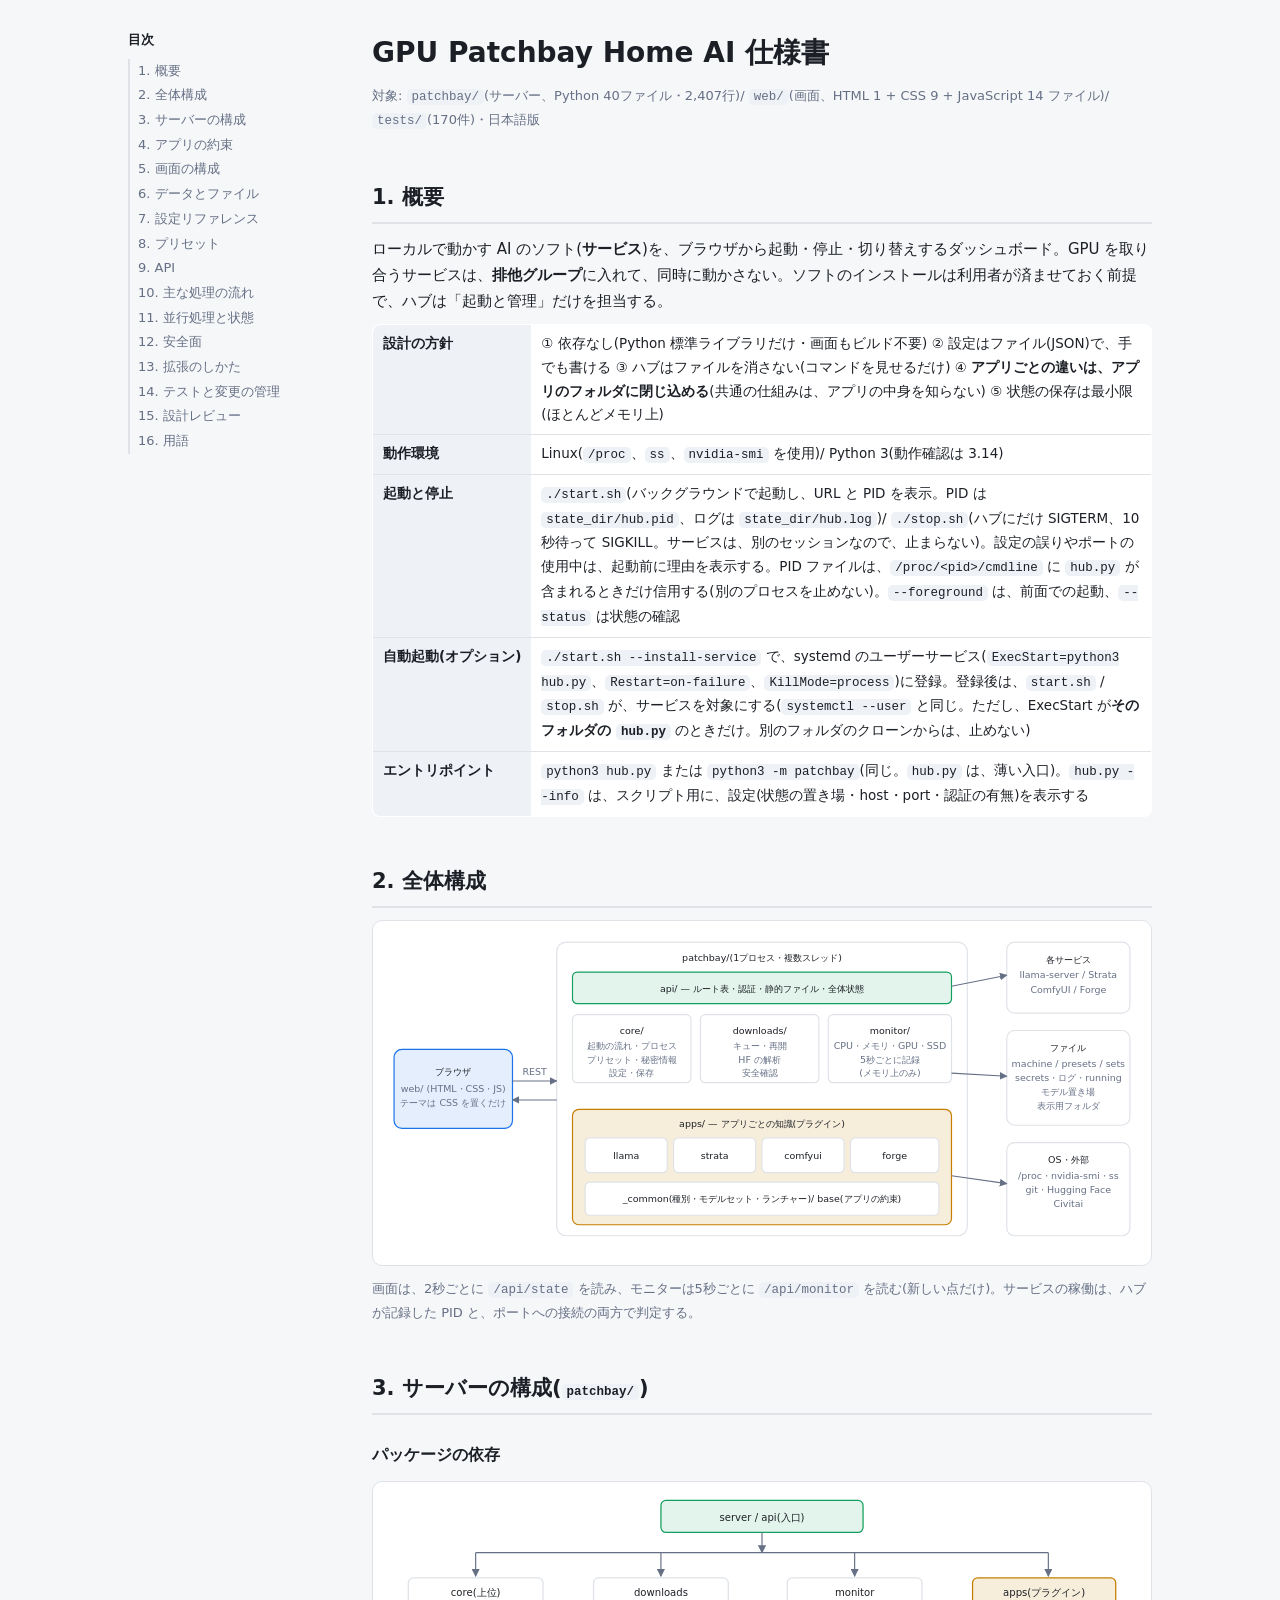
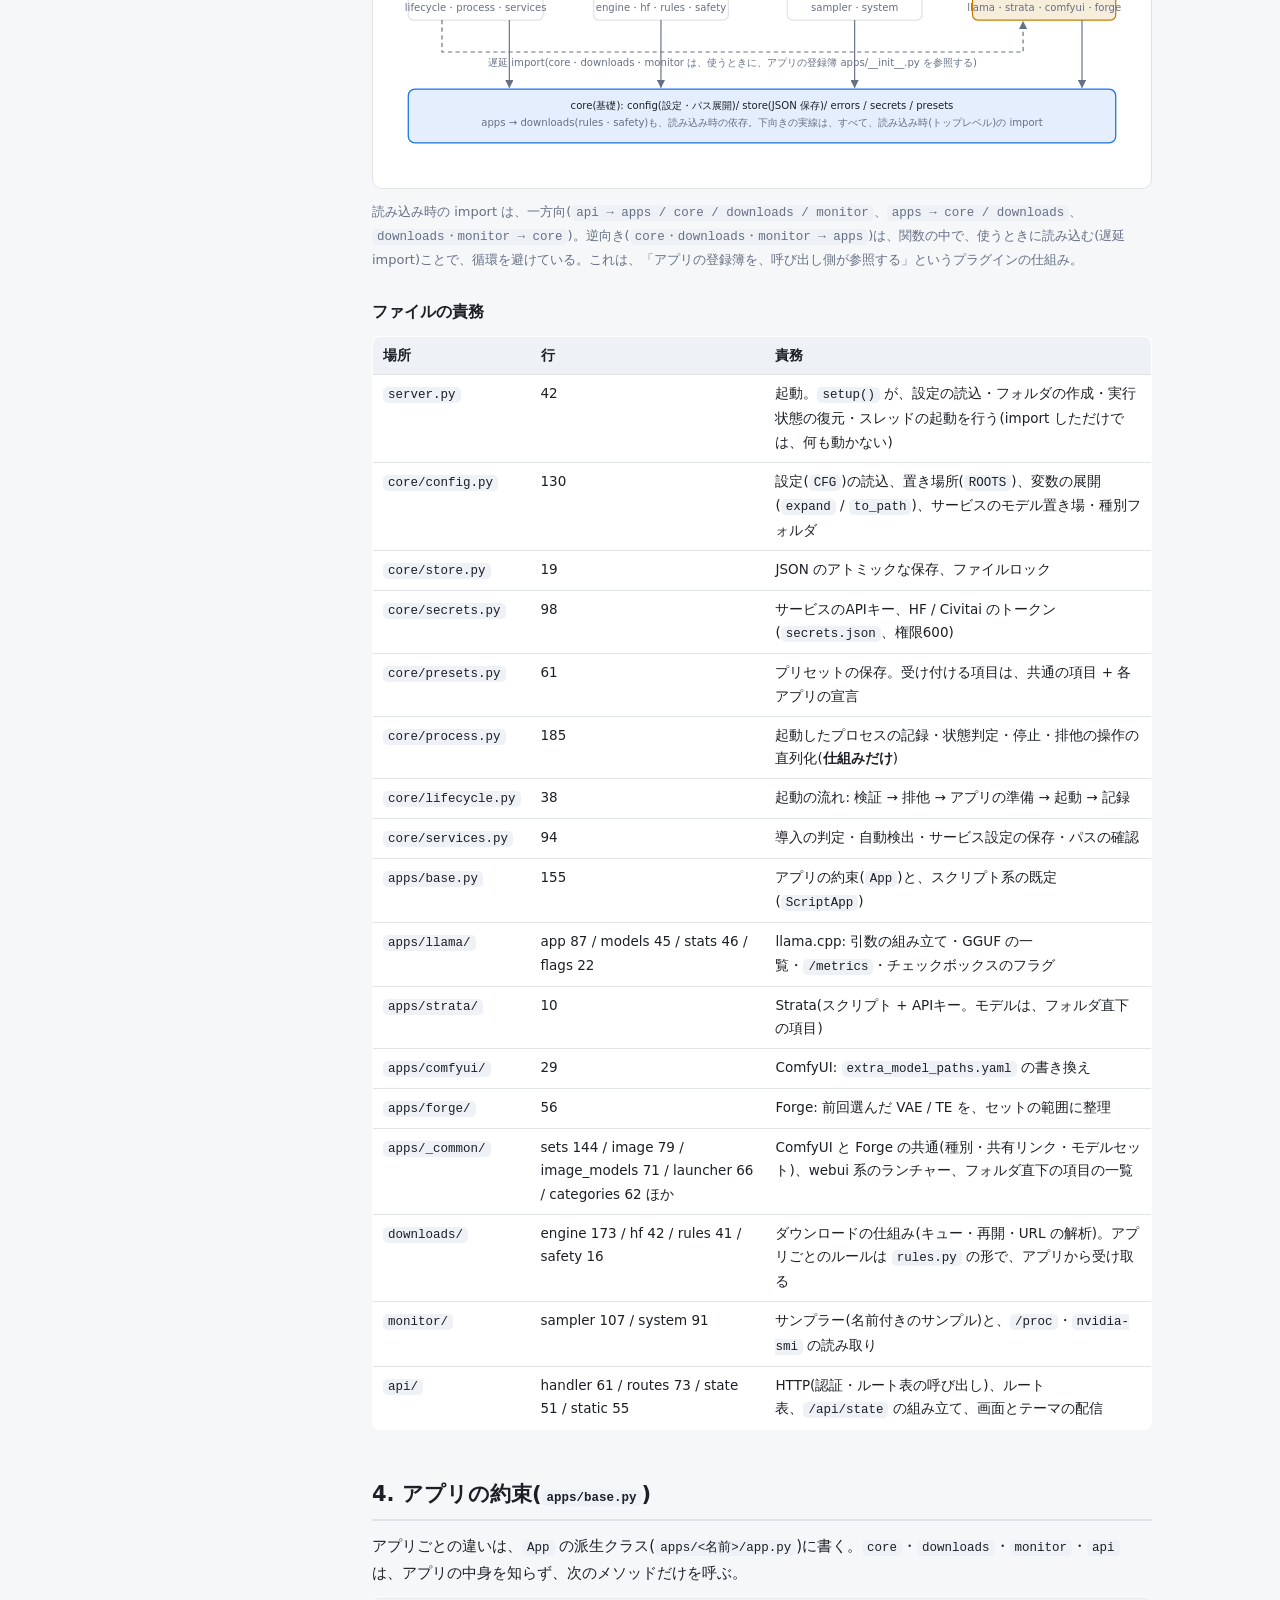
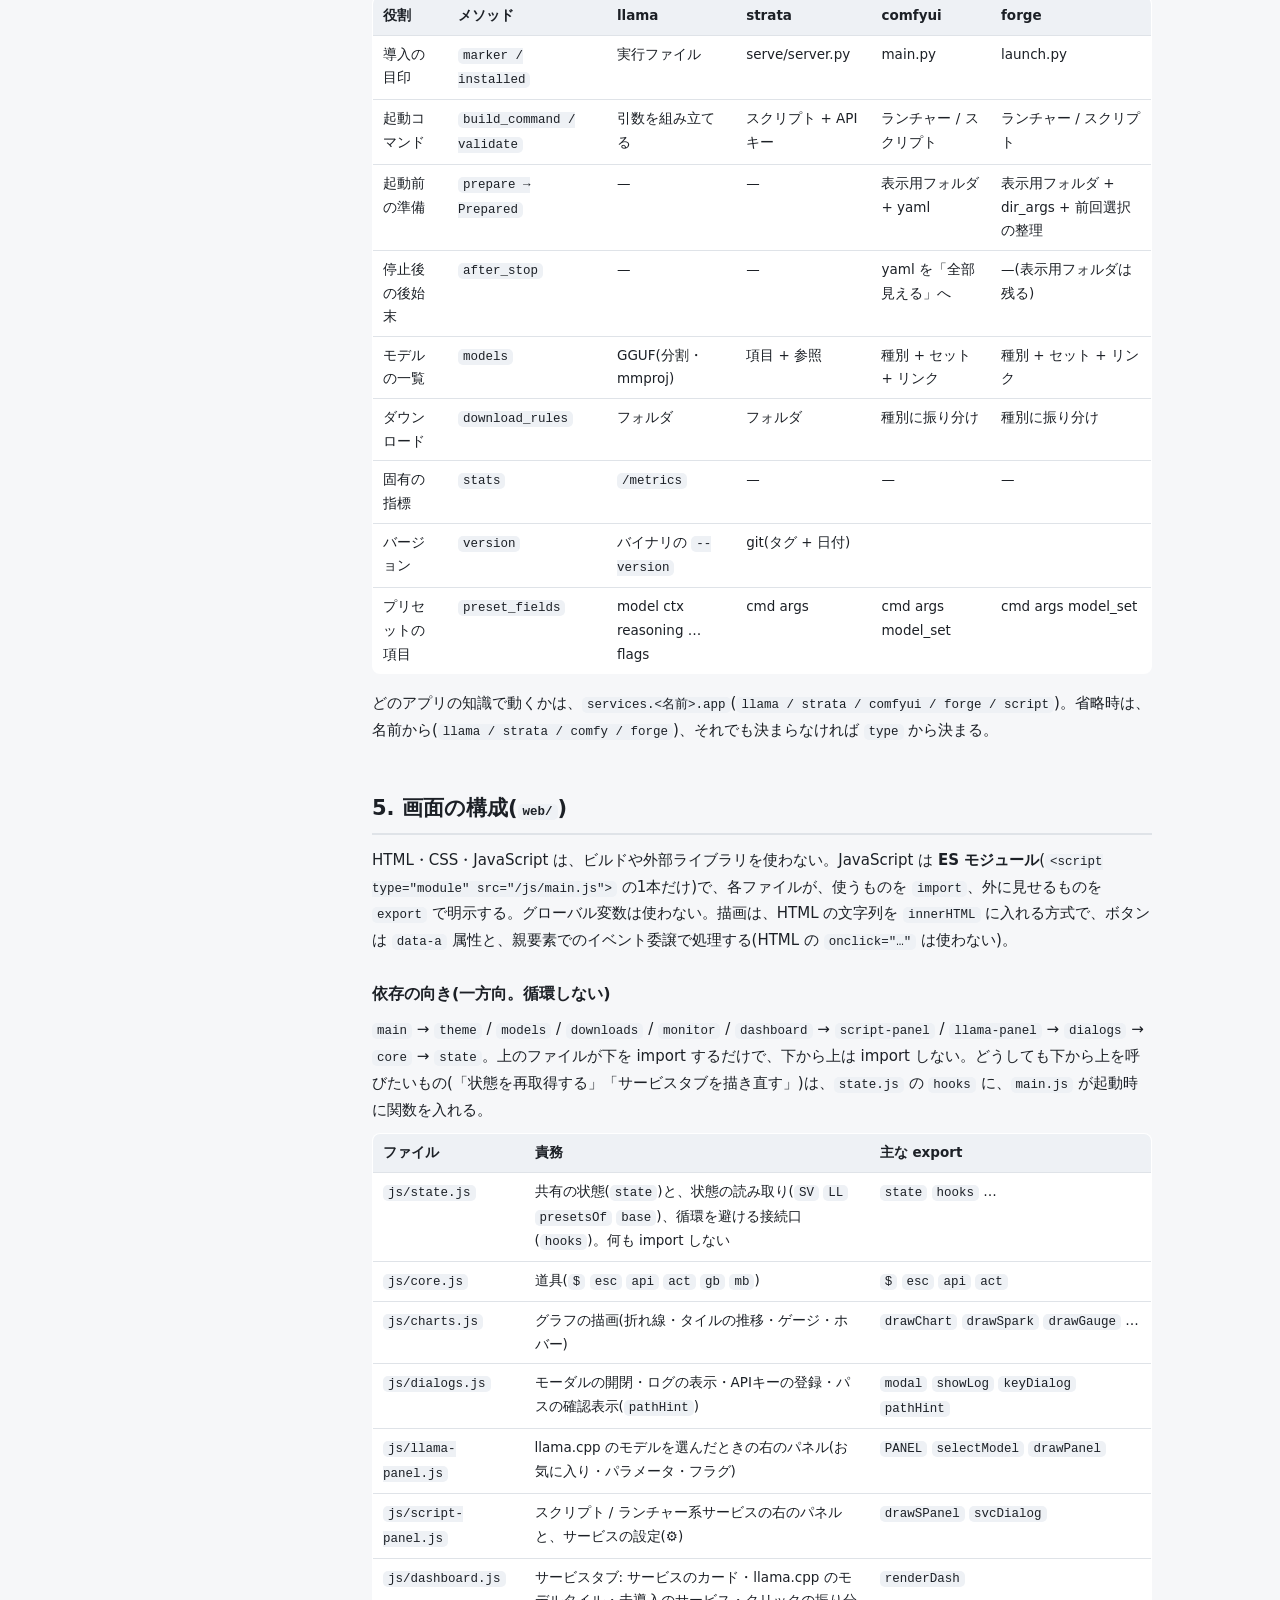
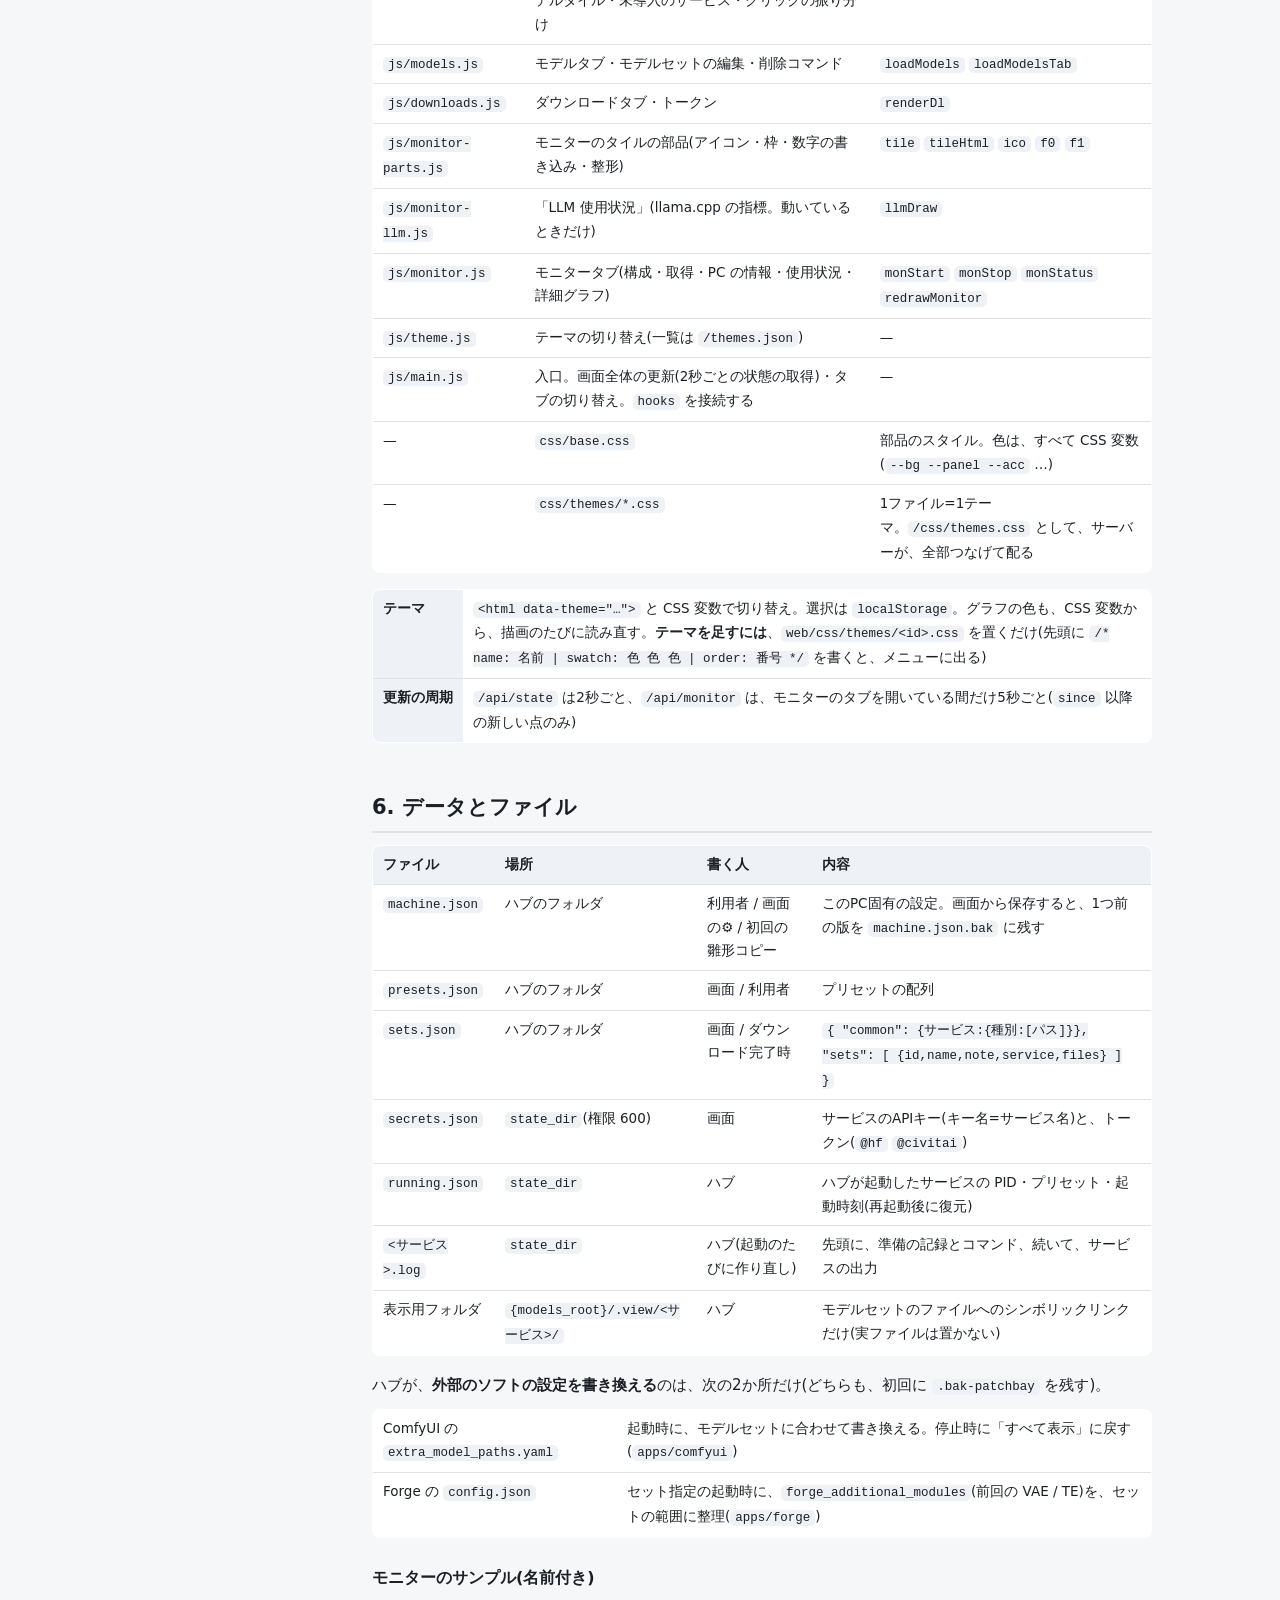
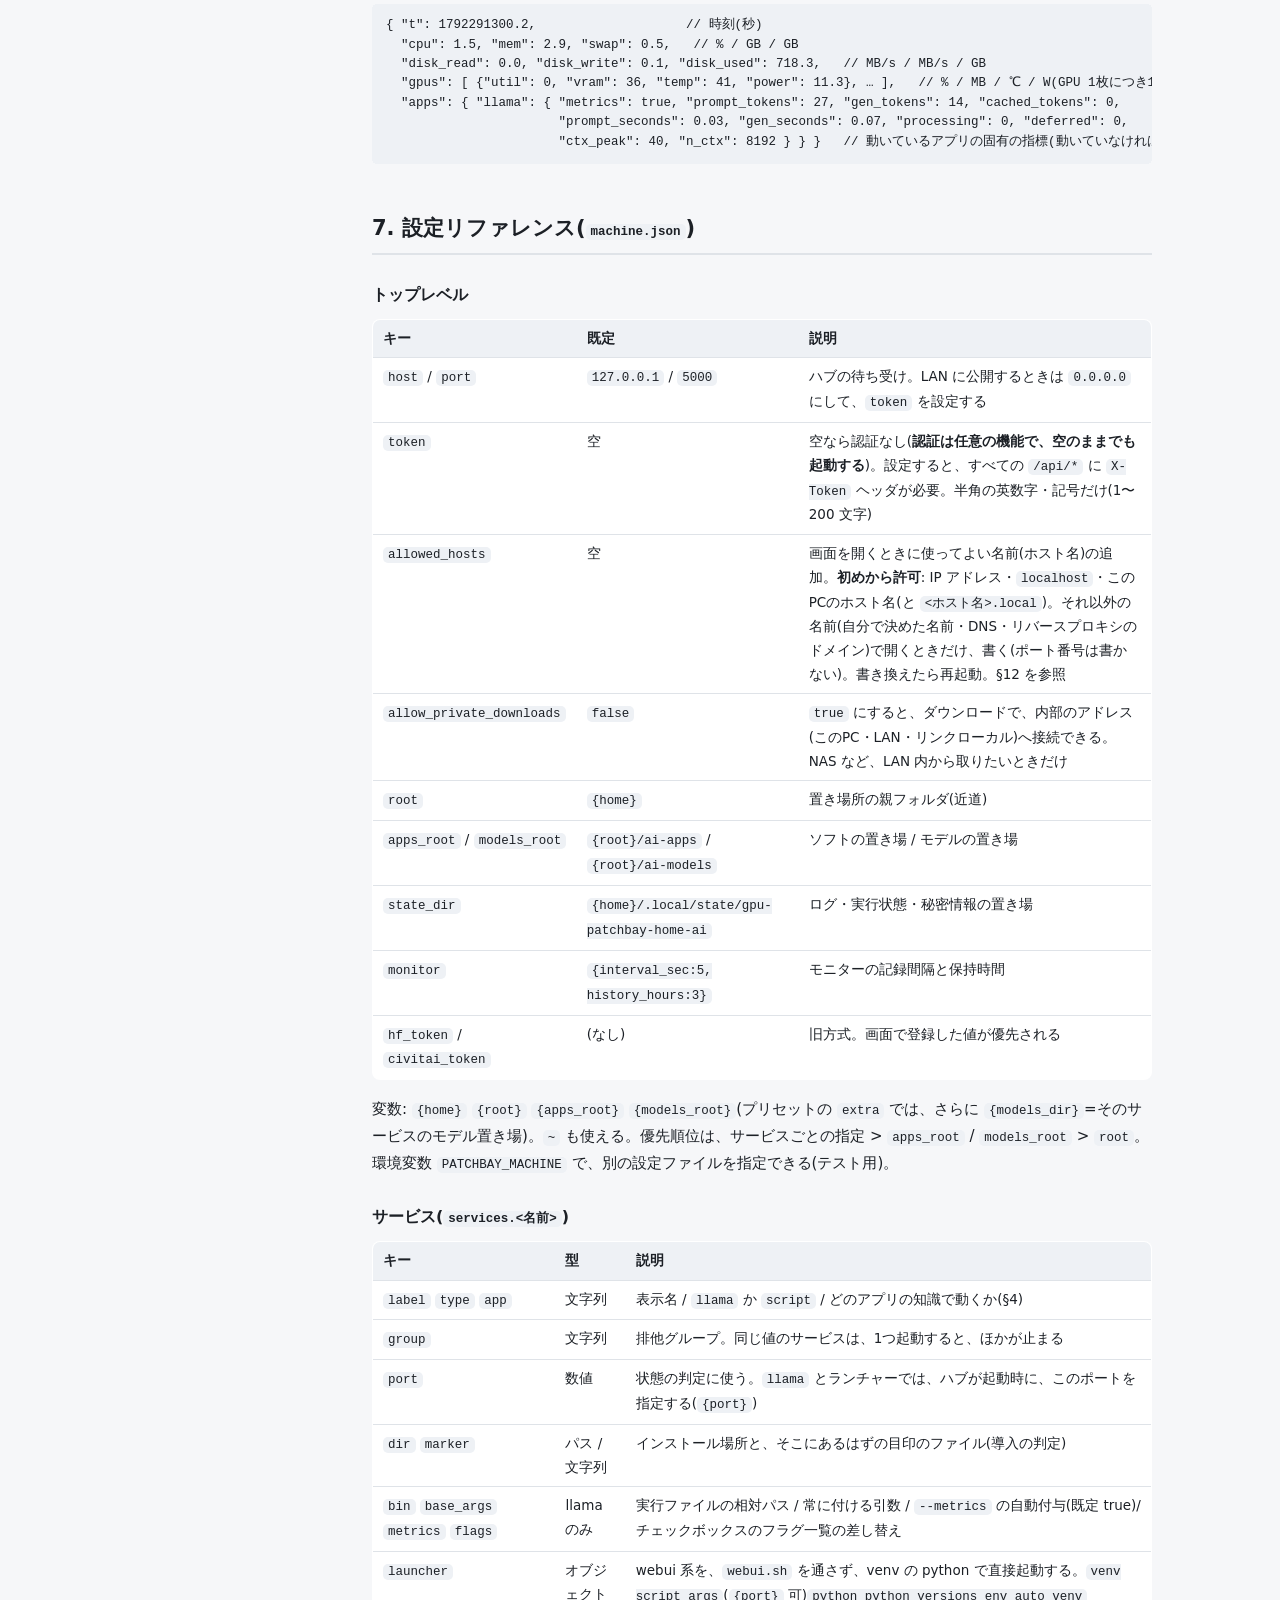
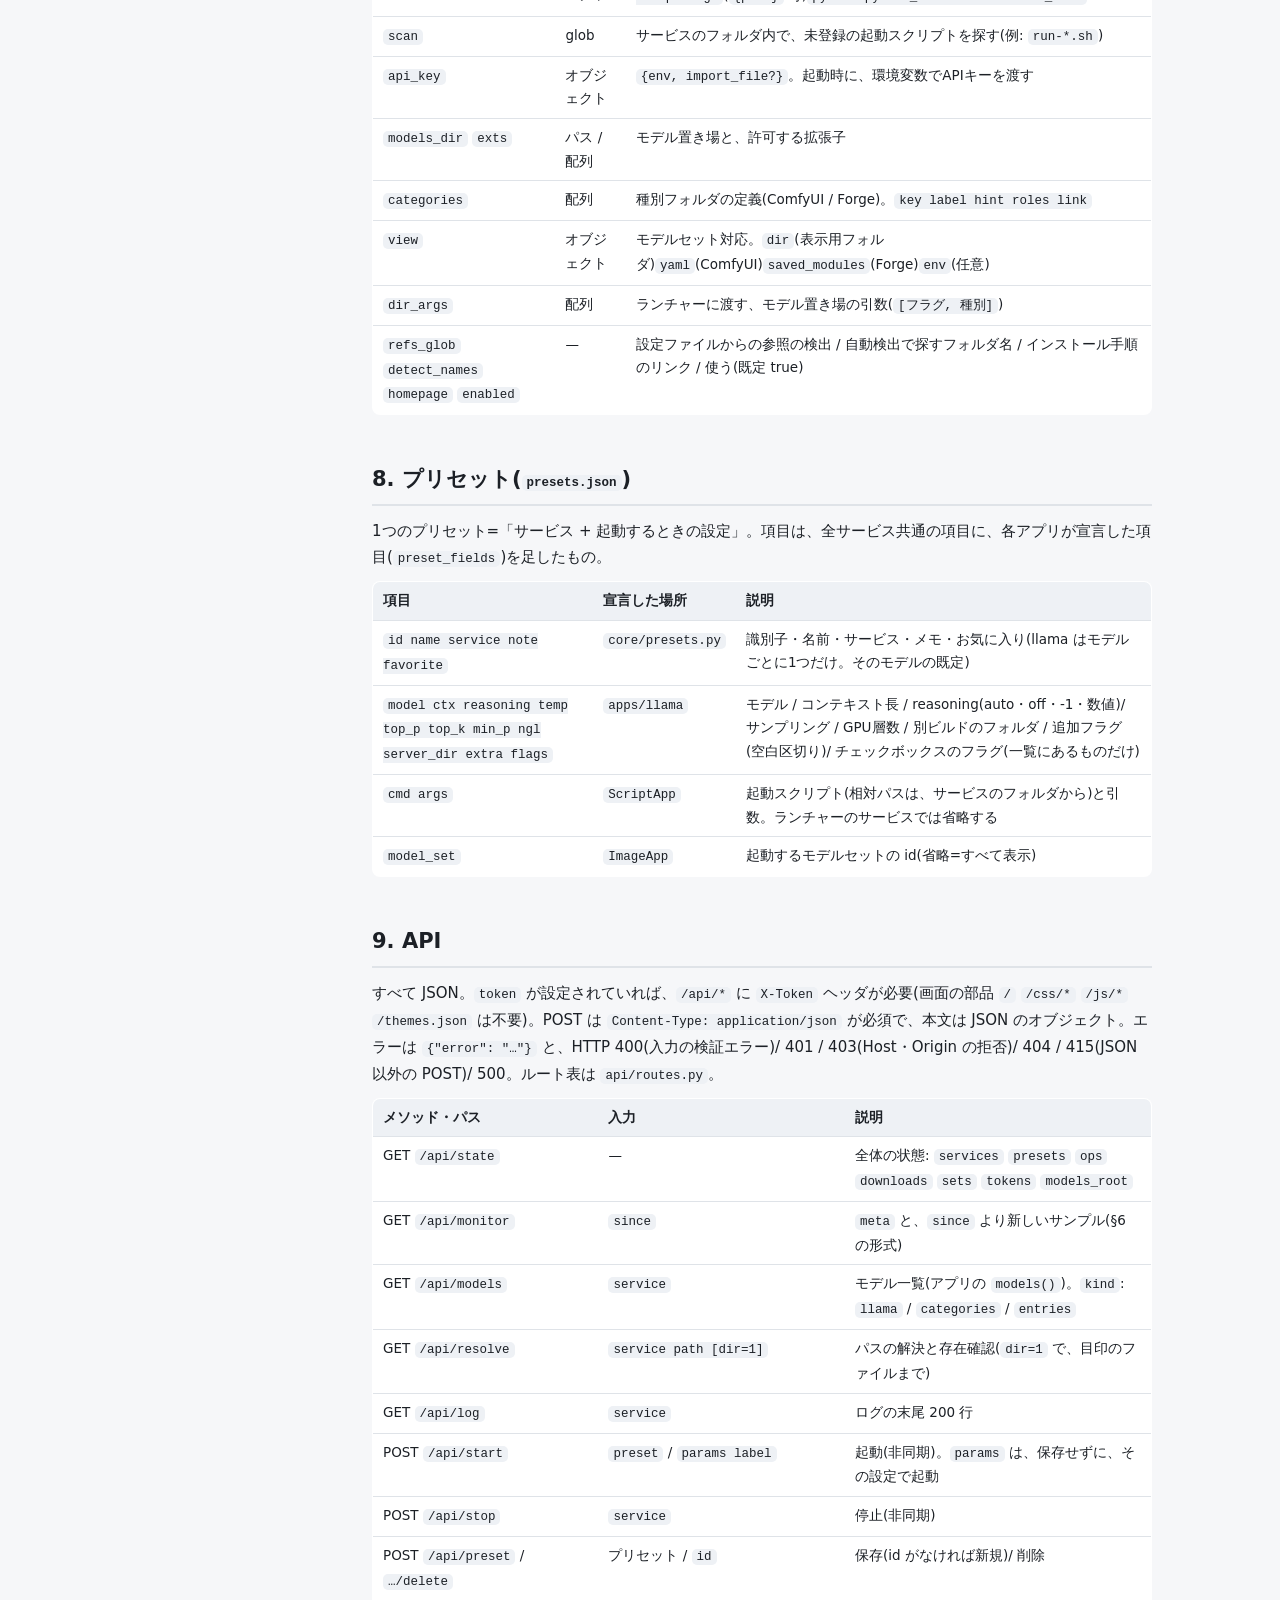
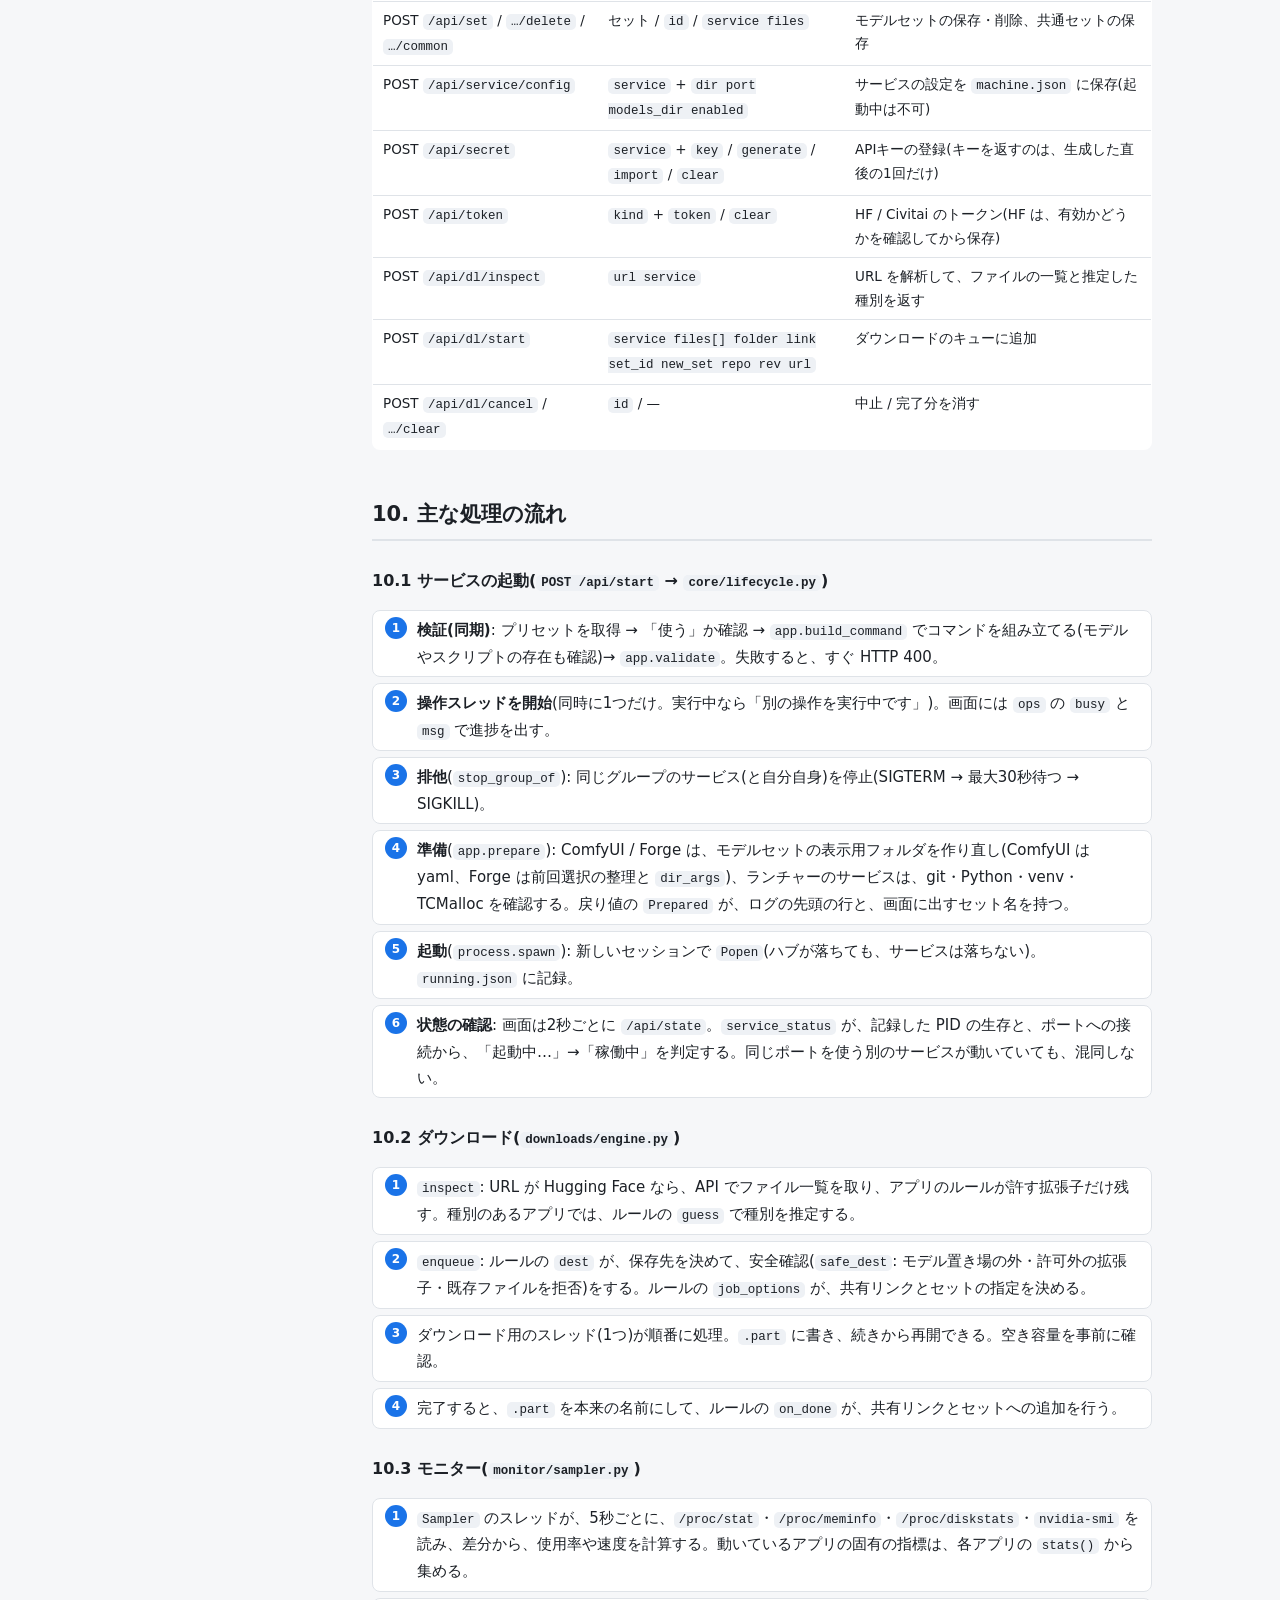
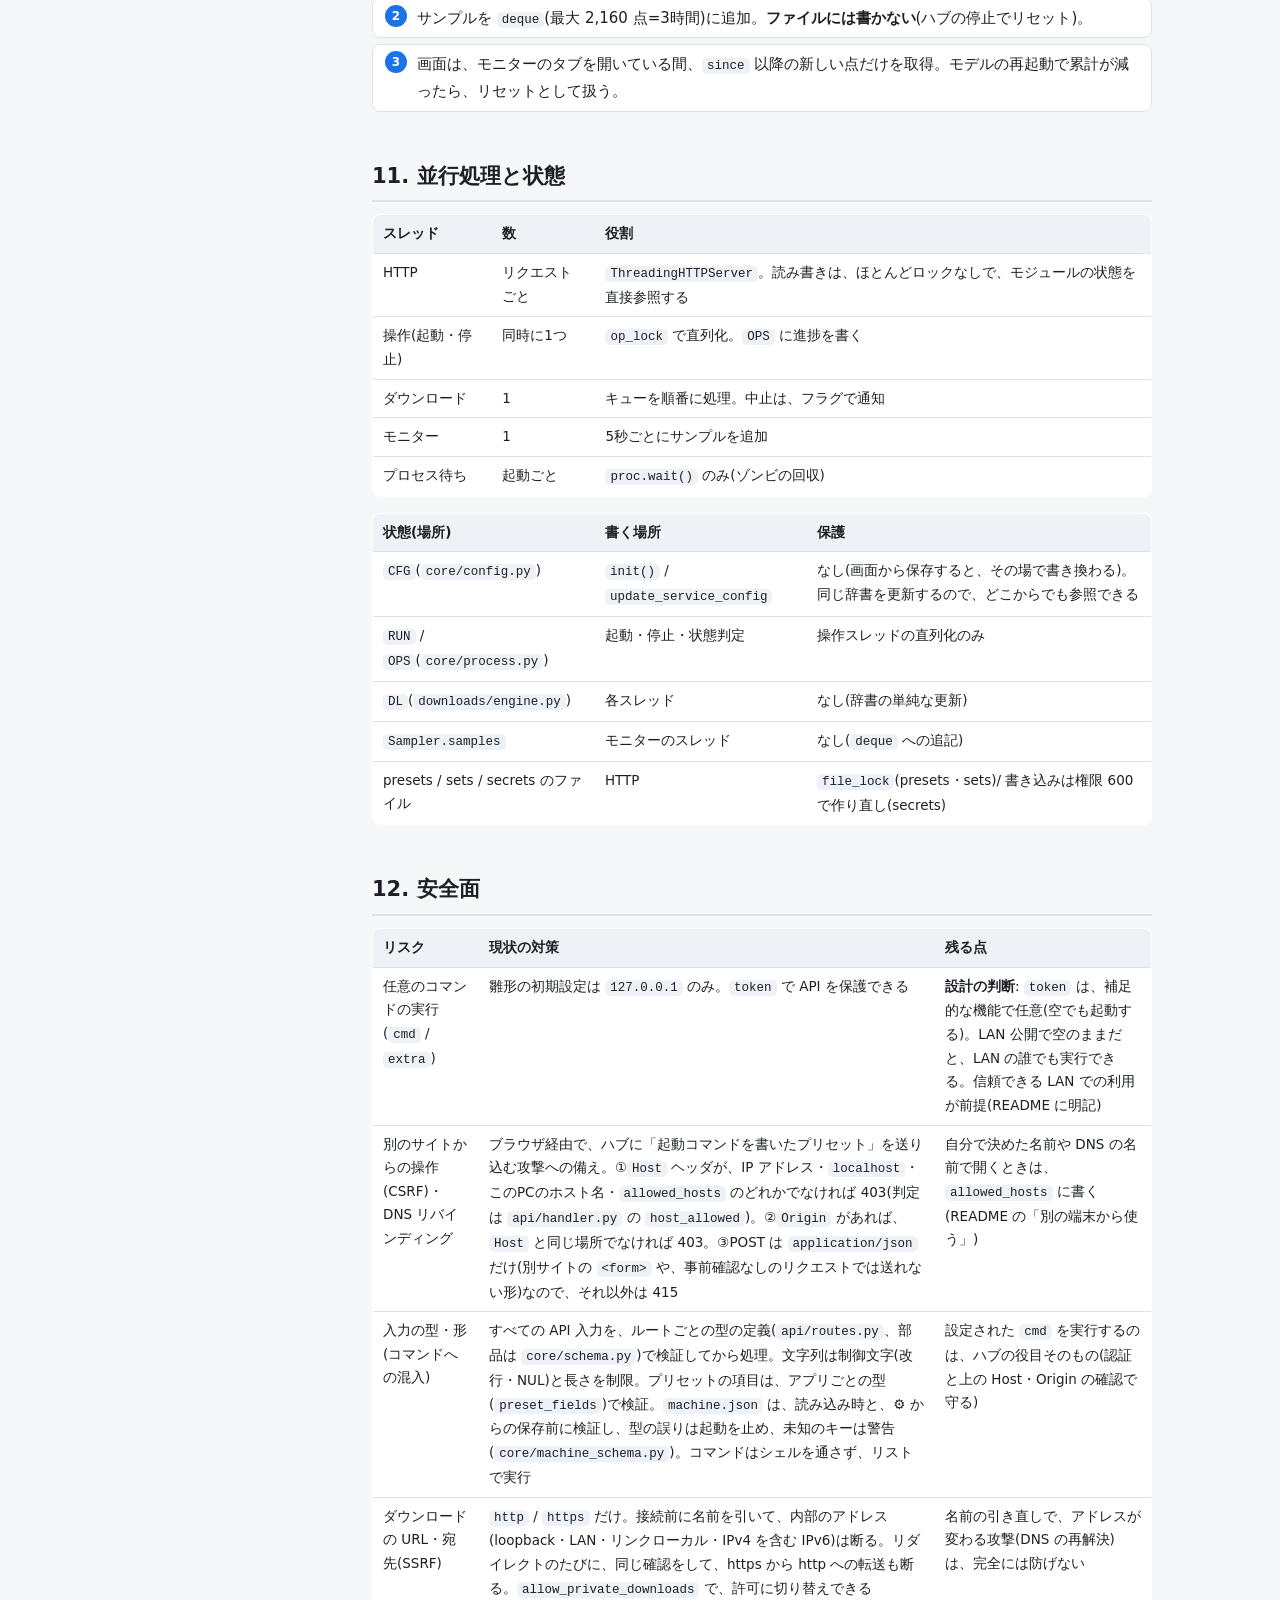
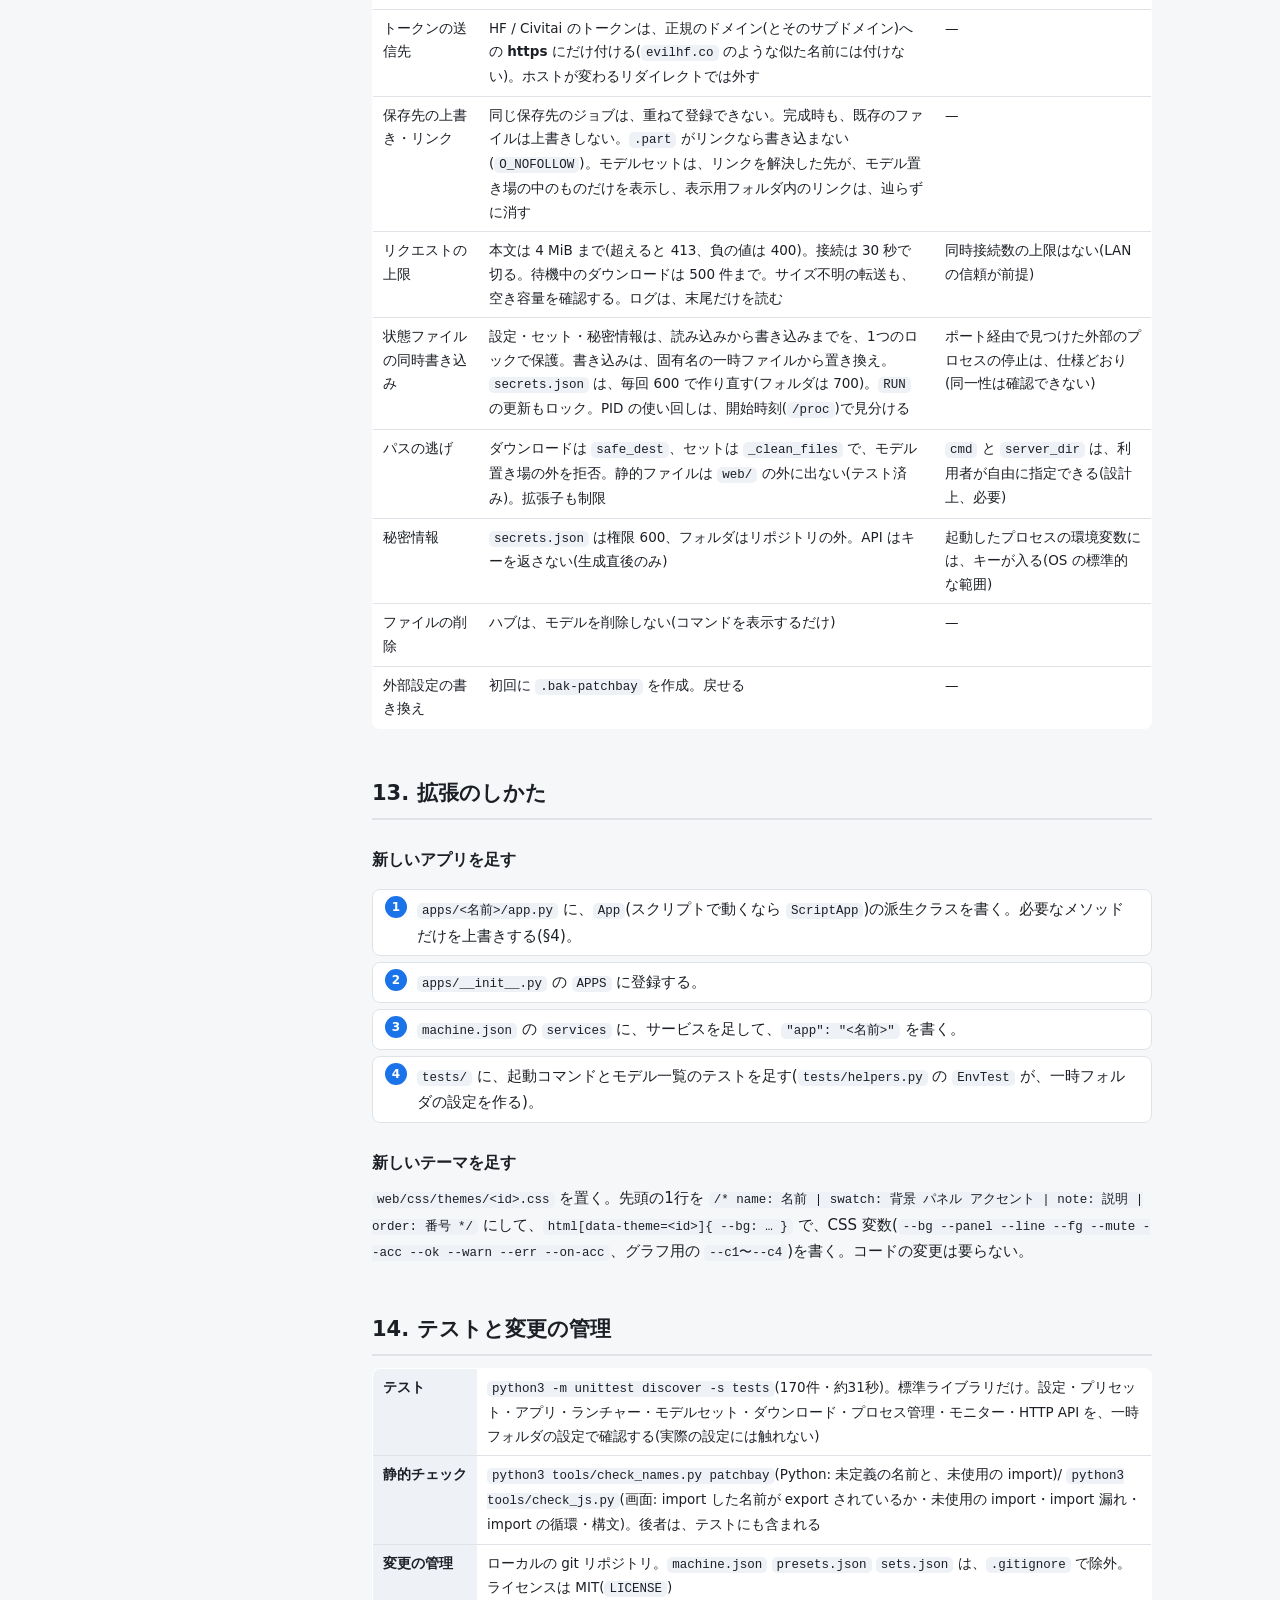
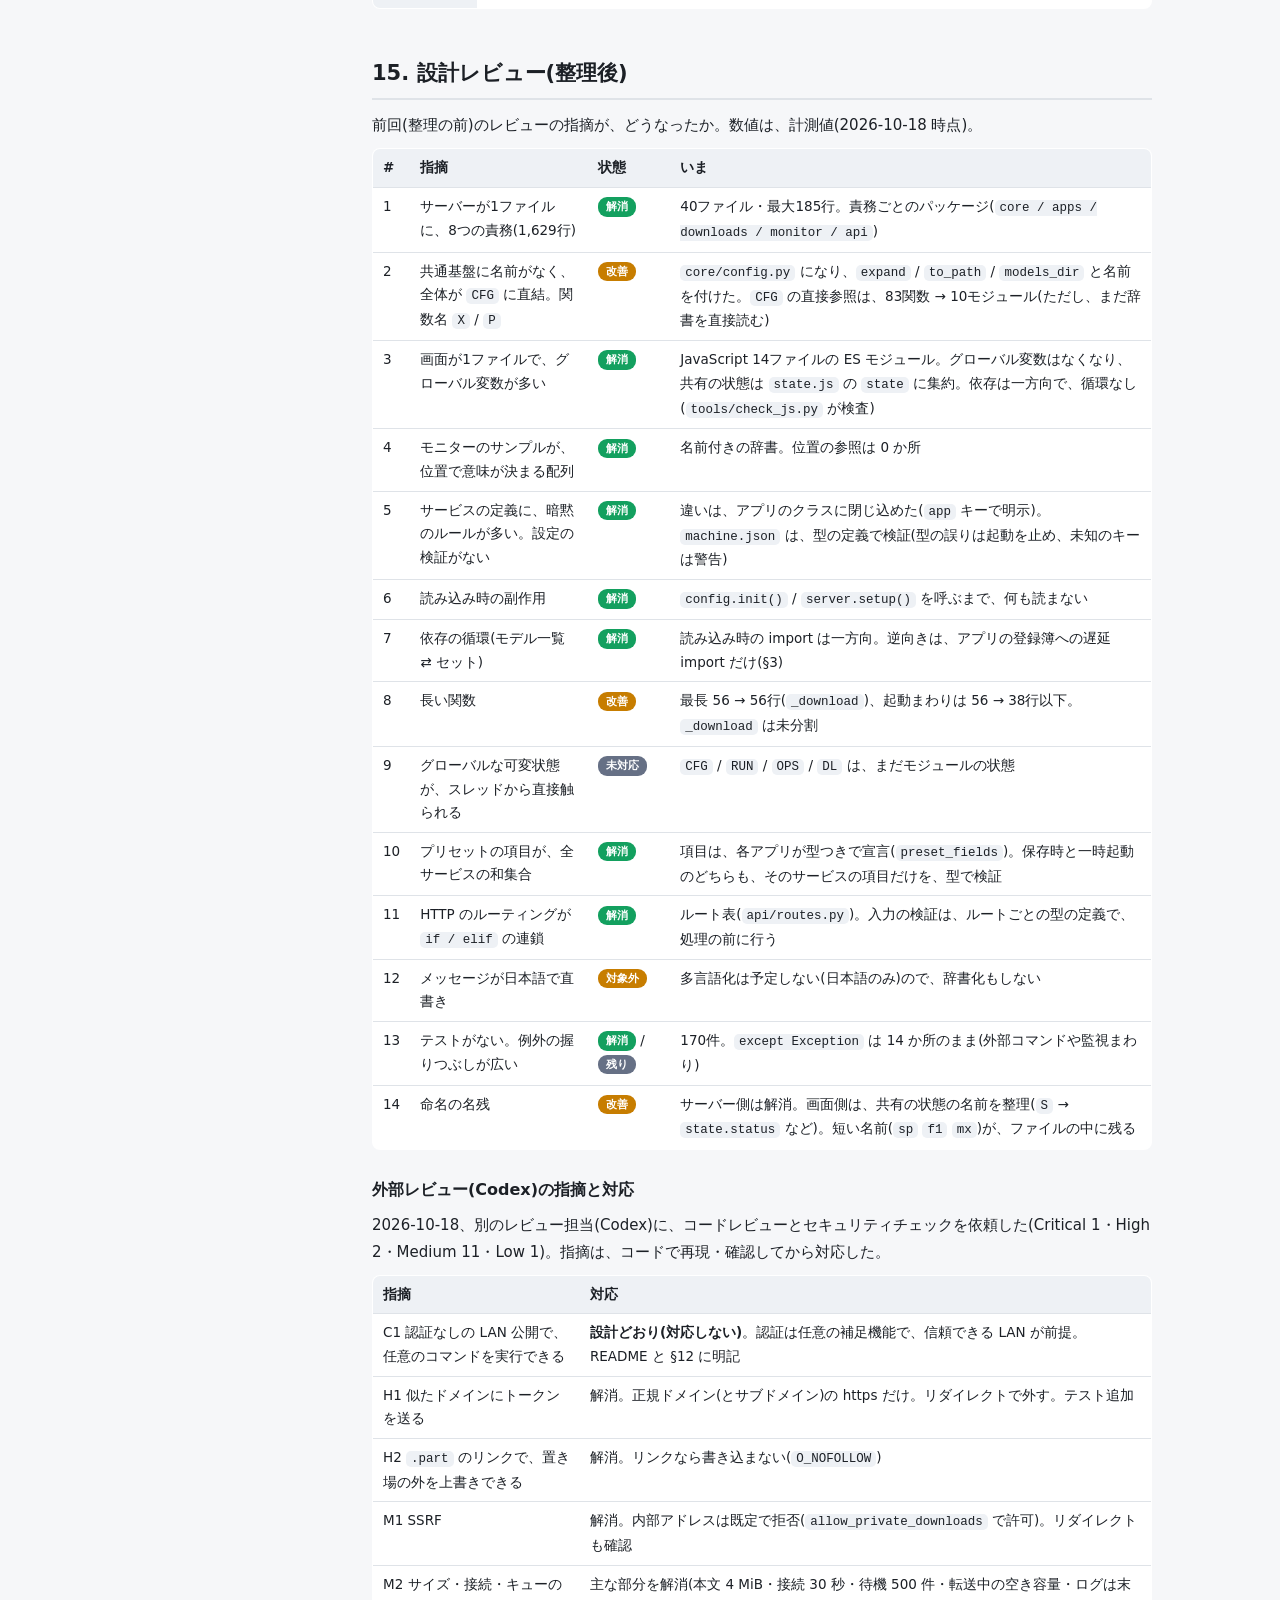
==== commit 8ead027d: "start.sh / stop.sh: systemd のサービスは、このフォルダの hub.py を起動するものだけを対象にする 別のフォルダにクローンしたものから ./stop.sh を実行すると" ====
--- a/docs/spec.html
+++ b/docs/spec.html
@@ -49,7 +49,7 @@
 </nav>
 <main>
 <h1>GPU Patchbay Home AI 仕様書</h1>
-<p class="sub">対象: <code>patchbay/</code>(サーバー、Python 40ファイル・2,407行)/ <code>web/</code>(画面、HTML 1 + CSS 9 + JavaScript 14 ファイル)/ <code>tests/</code>(169件)・日本語版</p>
+<p class="sub">対象: <code>patchbay/</code>(サーバー、Python 40ファイル・2,407行)/ <code>web/</code>(画面、HTML 1 + CSS 9 + JavaScript 14 ファイル)/ <code>tests/</code>(170件)・日本語版</p>
 
 <h2 id="overview">1. 概要</h2>
 <p>ローカルで動かす AI のソフト(<b>サービス</b>)を、ブラウザから起動・停止・切り替えするダッシュボード。GPU を取り合うサービスは、<b>排他グループ</b>に入れて、同時に動かさない。ソフトのインストールは利用者が済ませておく前提で、ハブは「起動と管理」だけを担当する。</p>
@@ -57,7 +57,7 @@
 <tr><th>設計の方針</th><td>① 依存なし(Python 標準ライブラリだけ・画面もビルド不要) ② 設定はファイル(JSON)で、手でも書ける ③ ハブはファイルを消さない(コマンドを見せるだけ) ④ <b>アプリごとの違いは、アプリのフォルダに閉じ込める</b>(共通の仕組みは、アプリの中身を知らない) ⑤ 状態の保存は最小限(ほとんどメモリ上)</td></tr>
 <tr><th>動作環境</th><td>Linux(<code>/proc</code>、<code>ss</code>、<code>nvidia-smi</code> を使用)/ Python 3(動作確認は 3.14)</td></tr>
 <tr><th>起動と停止</th><td><code>./start.sh</code>(バックグラウンドで起動し、URL と PID を表示。PID は <code>state_dir/hub.pid</code>、ログは <code>state_dir/hub.log</code>)/ <code>./stop.sh</code>(ハブにだけ SIGTERM、10 秒待って SIGKILL。サービスは、別のセッションなので、止まらない)。設定の誤りやポートの使用中は、起動前に理由を表示する。PID ファイルは、<code>/proc/&lt;pid&gt;/cmdline</code> に <code>hub.py</code> が含まれるときだけ信用する(別のプロセスを止めない)。<code>--foreground</code> は、前面での起動、<code>--status</code> は状態の確認</td></tr>
-<tr><th>自動起動(オプション)</th><td><code>./start.sh --install-service</code> で、systemd のユーザーサービス(<code>ExecStart=python3 hub.py</code>、<code>Restart=on-failure</code>、<code>KillMode=process</code>)に登録。登録後は、<code>start.sh</code> / <code>stop.sh</code> が、サービスを対象にする(<code>systemctl --user</code> と同じ)</td></tr>
+<tr><th>自動起動(オプション)</th><td><code>./start.sh --install-service</code> で、systemd のユーザーサービス(<code>ExecStart=python3 hub.py</code>、<code>Restart=on-failure</code>、<code>KillMode=process</code>)に登録。登録後は、<code>start.sh</code> / <code>stop.sh</code> が、サービスを対象にする(<code>systemctl --user</code> と同じ。ただし、ExecStart が<b>そのフォルダの <code>hub.py</code></b> のときだけ。別のフォルダのクローンからは、止めない)</td></tr>
 <tr><th>エントリポイント</th><td><code>python3 hub.py</code> または <code>python3 -m patchbay</code>(同じ。<code>hub.py</code> は、薄い入口)。<code>hub.py --info</code> は、スクリプト用に、設定(状態の置き場・host・port・認証の有無)を表示する</td></tr>
 </table>
 
@@ -331,7 +331,7 @@
 
 <h2 id="test">14. テストと変更の管理</h2>
 <table>
-<tr><th>テスト</th><td><code>python3 -m unittest discover -s tests</code>(169件・約31秒)。標準ライブラリだけ。設定・プリセット・アプリ・ランチャー・モデルセット・ダウンロード・プロセス管理・モニター・HTTP API を、一時フォルダの設定で確認する(実際の設定には触れない)</td></tr>
+<tr><th>テスト</th><td><code>python3 -m unittest discover -s tests</code>(170件・約31秒)。標準ライブラリだけ。設定・プリセット・アプリ・ランチャー・モデルセット・ダウンロード・プロセス管理・モニター・HTTP API を、一時フォルダの設定で確認する(実際の設定には触れない)</td></tr>
 <tr><th>静的チェック</th><td><code>python3 tools/check_names.py patchbay</code>(Python: 未定義の名前と、未使用の import)/ <code>python3 tools/check_js.py</code>(画面: import した名前が export されているか・未使用の import・import 漏れ・import の循環・構文)。後者は、テストにも含まれる</td></tr>
 <tr><th>変更の管理</th><td>ローカルの git リポジトリ。<code>machine.json</code> <code>presets.json</code> <code>sets.json</code> は、<code>.gitignore</code> で除外。ライセンスは MIT(<code>LICENSE</code>)</td></tr>
 </table>
@@ -352,7 +352,7 @@
 <tr><td>10</td><td>プリセットの項目が、全サービスの和集合</td><td><span class="tag good">解消</span></td><td>項目は、各アプリが型つきで宣言(<code>preset_fields</code>)。保存時と一時起動のどちらも、そのサービスの項目だけを、型で検証</td></tr>
 <tr><td>11</td><td>HTTP のルーティングが <code>if / elif</code> の連鎖</td><td><span class="tag good">解消</span></td><td>ルート表(<code>api/routes.py</code>)。入力の検証は、ルートごとの型の定義で、処理の前に行う</td></tr>
 <tr><td>12</td><td>メッセージが日本語で直書き</td><td><span class="tag mid">対象外</span></td><td>多言語化は予定しない(日本語のみ)ので、辞書化もしない</td></tr>
-<tr><td>13</td><td>テストがない。例外の握りつぶしが広い</td><td><span class="tag good">解消</span> / <span class="tag lo">残り</span></td><td>169件。<code>except Exception</code> は 14 か所のまま(外部コマンドや監視まわり)</td></tr>
+<tr><td>13</td><td>テストがない。例外の握りつぶしが広い</td><td><span class="tag good">解消</span> / <span class="tag lo">残り</span></td><td>170件。<code>except Exception</code> は 14 か所のまま(外部コマンドや監視まわり)</td></tr>
 <tr><td>14</td><td>命名の名残</td><td><span class="tag mid">改善</span></td><td>サーバー側は解消。画面側は、共有の状態の名前を整理(<code>S</code> → <code>state.status</code> など)。短い名前(<code>sp</code> <code>f1</code> <code>mx</code>)が、ファイルの中に残る</td></tr>
 </table>
 <h3>外部レビュー(Codex)の指摘と対応</h3>
